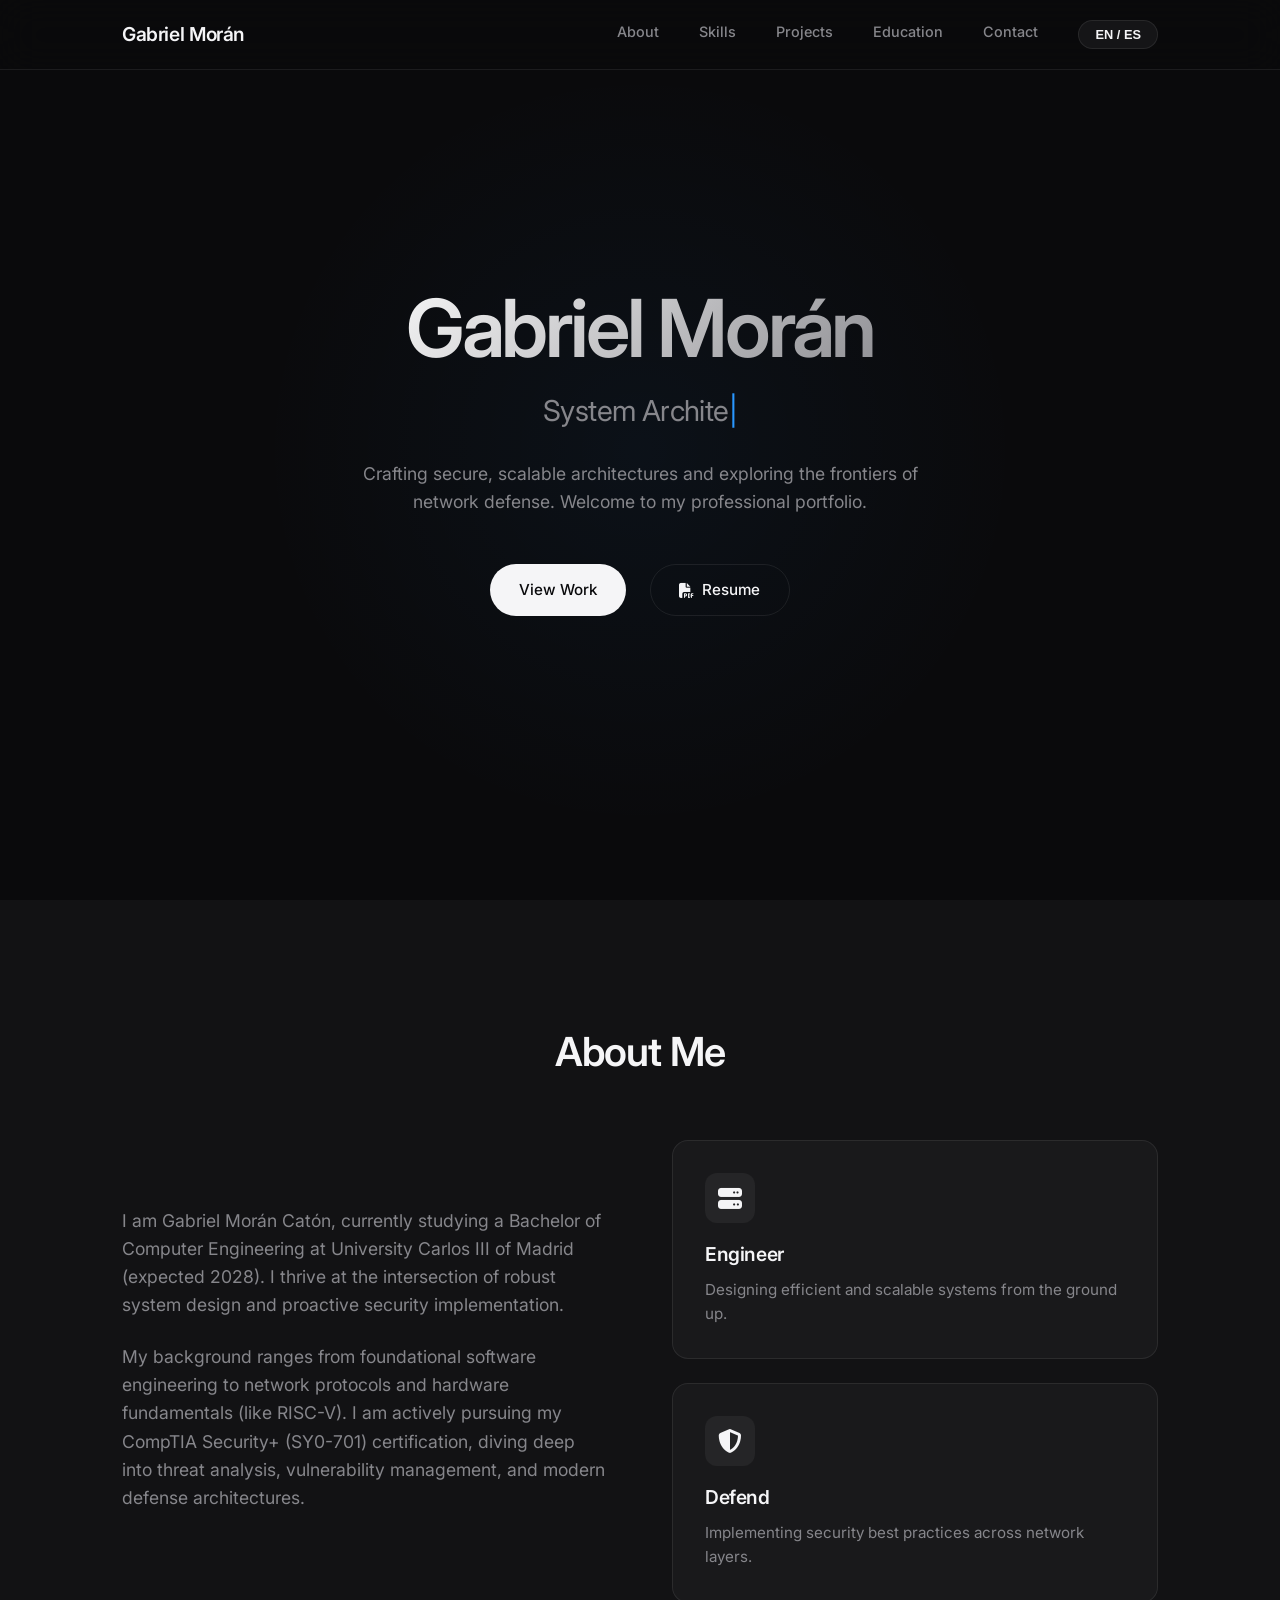
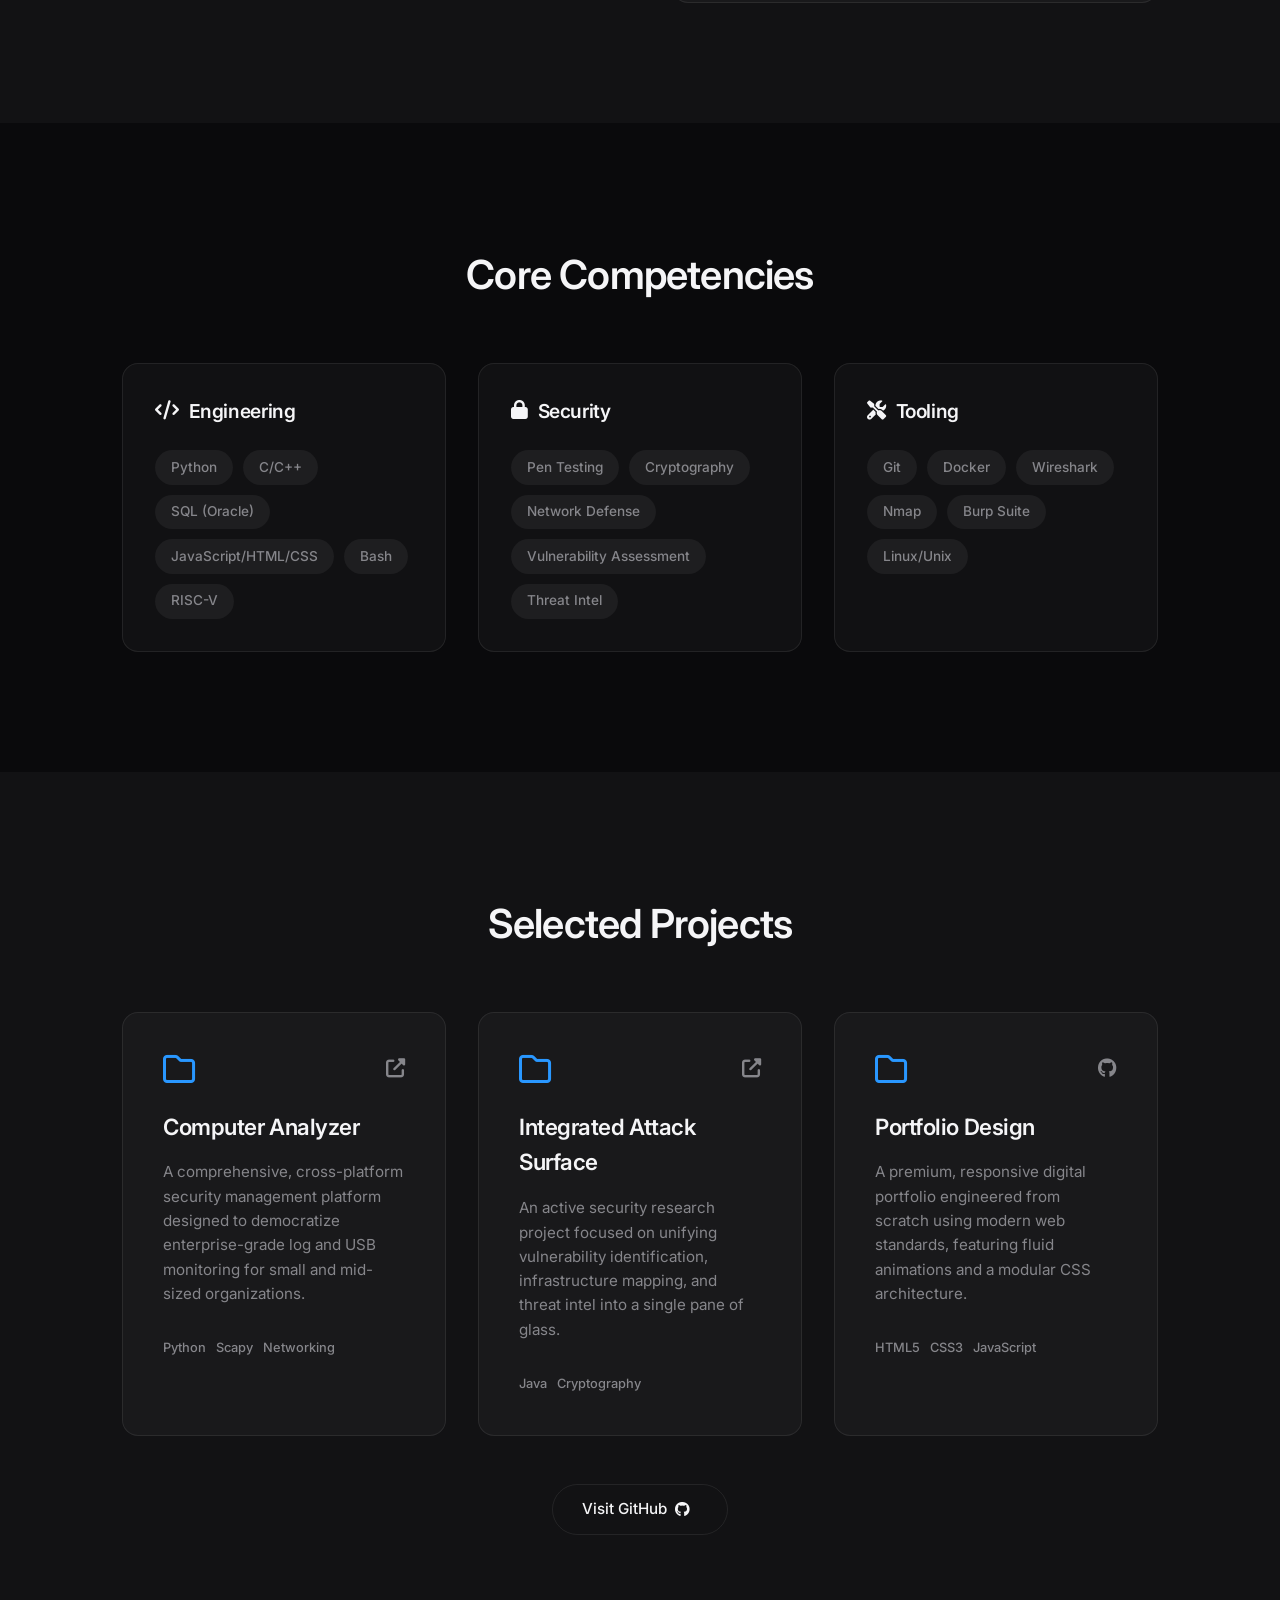
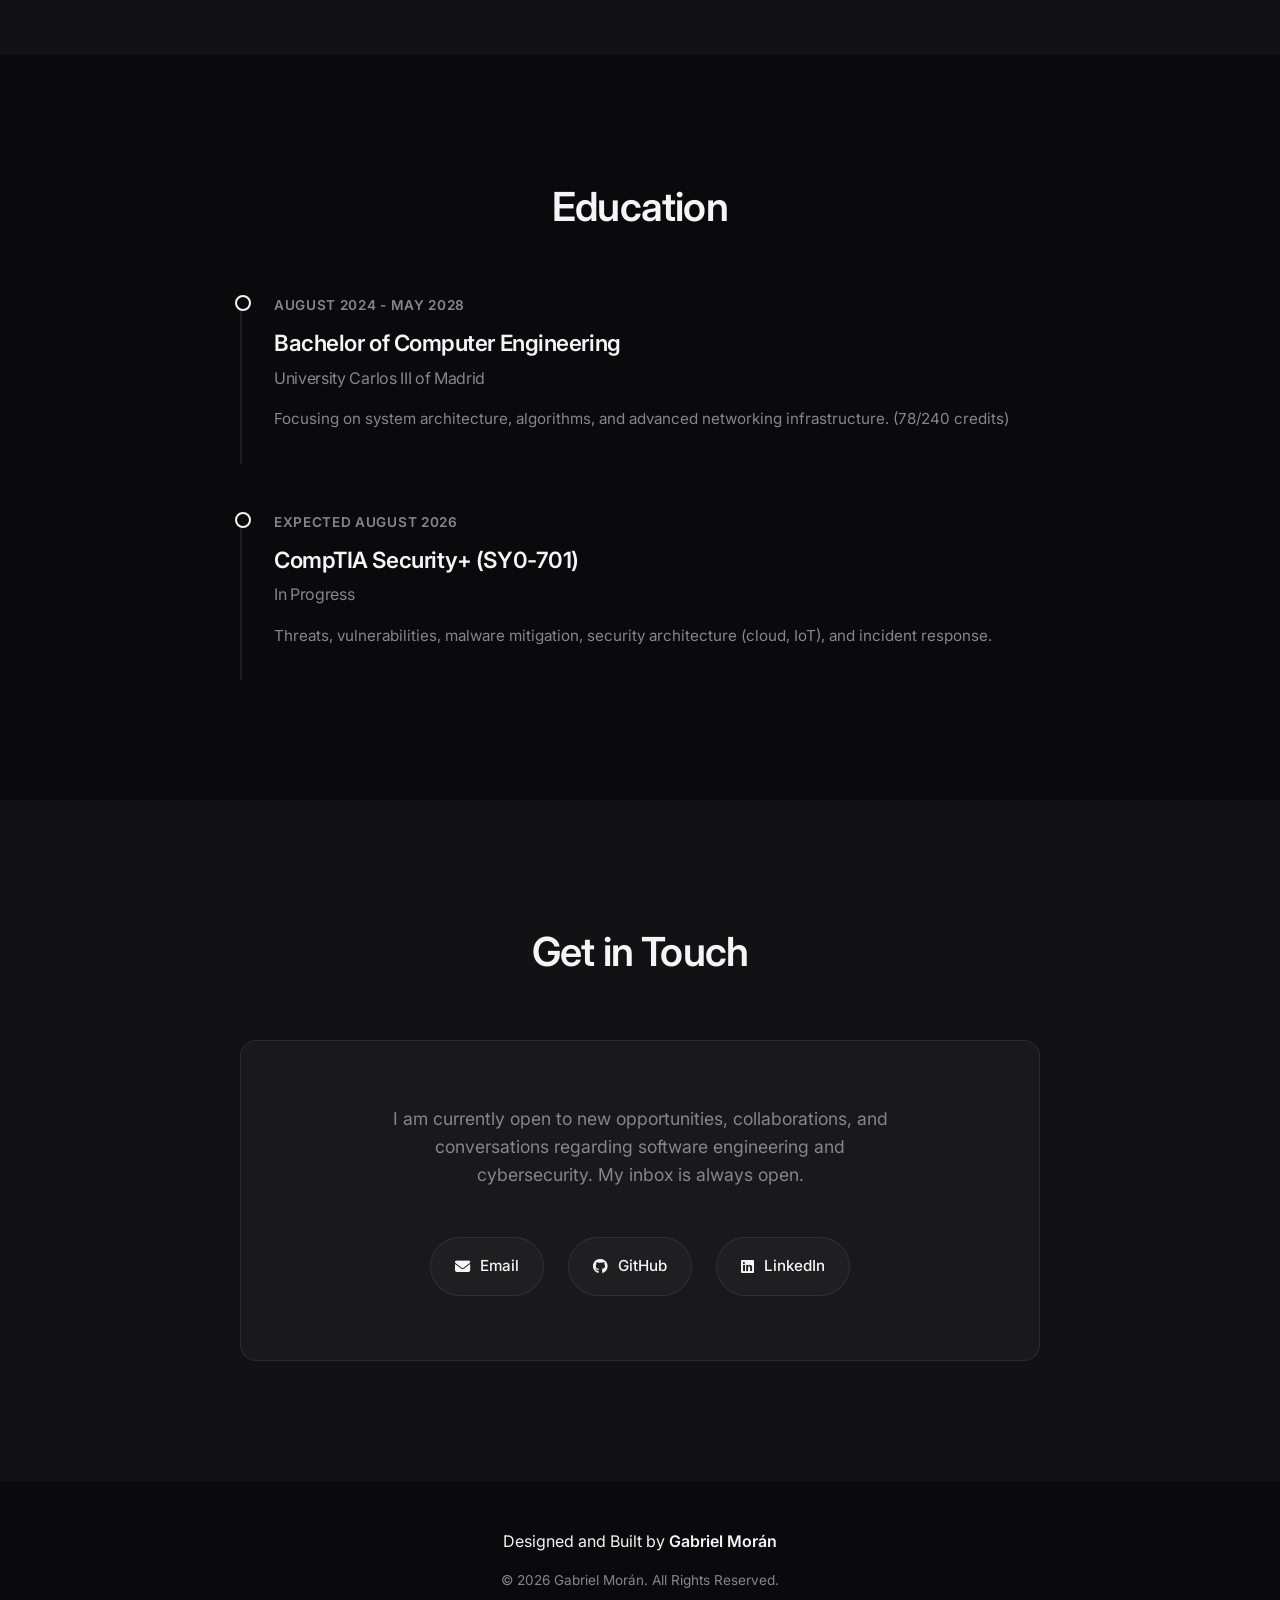
==== index.html @ 189bd616 "feat: implement multi-language support with dynamic content toggling and UI updates" ====
<!DOCTYPE html>
<html lang="en">
<head>
    <meta charset="UTF-8">
    <meta name="viewport" content="width=device-width, initial-scale=1.0">
    <title>Gabriel Morán - Computer Engineer</title>
    <meta name="description" content="Portfolio of Gabriel Morán, Computer Engineer & Cybersecurity Specialist.">
    
    <!-- Google Fonts: Inter -->
    <link rel="preconnect" href="https://fonts.googleapis.com">
    <link rel="preconnect" href="https://fonts.gstatic.com" crossorigin>
    <link href="https://fonts.googleapis.com/css2?family=Inter:wght@300;400;500;600;700&display=swap" rel="stylesheet">
    
    <!-- FontAwesome -->
    <link rel="stylesheet" href="https://cdnjs.cloudflare.com/ajax/libs/font-awesome/6.4.0/css/all.min.css">
    
    <!-- AOS CSS -->
    <link href="https://unpkg.com/aos@2.3.1/dist/aos.css" rel="stylesheet">
    
    <!-- Custom CSS -->
    <link rel="stylesheet" href="style.css">
</head>
<body>

    <!-- Navigation -->
    <nav id="navbar">
        <div class="nav-container">
            <a href="#home" class="logo">Gabriel Morán</a>
            <div class="nav-menu">
                <a href="#about" class="nav-link" data-en="About" data-es="Sobre mí">About</a>
                <a href="#skills" class="nav-link" data-en="Skills" data-es="Habilidades">Skills</a>
                <a href="#projects" class="nav-link" data-en="Projects" data-es="Proyectos">Projects</a>
                <a href="#education" class="nav-link" data-en="Education" data-es="Educación">Education</a>
                <a href="#contact" class="nav-link" data-en="Contact" data-es="Contacto">Contact</a>
                <button id="lang-toggle" class="btn btn-secondary">EN / ES</button>
            </div>
            <div class="hamburger">
                <i class="fas fa-bars"></i>
            </div>
        </div>
    </nav>

    <!-- Hero Section -->
    <section id="home" class="hero section">
        <div class="hero-bg-gradient"></div>
        <div class="section-container">
            <div class="hero-content">
                <h1 class="hero-name" data-aos="fade-up" data-aos-duration="1000">Gabriel Morán</h1>
                <h2 class="hero-title" data-aos="fade-up" data-aos-duration="1200" data-aos-delay="100">
                    <span id="typewriter"></span><span class="cursor">|</span>
                </h2>
                <p class="hero-description" data-aos="fade-up" data-aos-duration="1200" data-aos-delay="200"
                   data-en="Crafting secure, scalable architectures and exploring the frontiers of network defense. Welcome to my professional portfolio."
                   data-es="Creando arquitecturas seguras y escalables, y explorando las fronteras de la defensa de redes. Bienvenido a mi portafolio profesional.">
                    Crafting secure, scalable architectures and exploring the frontiers of network defense. Welcome to my professional portfolio.
                </p>
                <div class="hero-cta" data-aos="fade-up" data-aos-duration="1200" data-aos-delay="300">
                    <a href="#projects" class="btn btn-primary" data-en="View Work" data-es="Ver Proyectos">View Work</a>
                    <a href="assets/cv/cv-gmoran-c.pdf" target="_blank" class="btn btn-secondary" data-en="<i class='fas fa-file-pdf'></i> Resume" data-es="<i class='fas fa-file-pdf'></i> Curriculum">
                        <i class="fas fa-file-pdf"></i> Resume
                    </a>
                </div>
            </div>
        </div>
    </section>

    <!-- About Section -->
    <section id="about" class="section bg-alt">
        <div class="section-container">
            <h2 class="section-title" data-aos="fade-up" data-en="About Me" data-es="Sobre Mí">About Me</h2>
            <div class="about-grid">
                <div class="about-text" data-aos="fade-up" data-aos-delay="100">
                    <p data-en="I am Gabriel Morán Catón, currently studying a Bachelor of Computer Engineering at University Carlos III of Madrid (expected 2028). I thrive at the intersection of robust system design and proactive security implementation."
                       data-es="Soy Gabriel Morán Catón, actualmente estudiante del Grado en Ingeniería Informática en la Universidad Carlos III de Madrid (promoción 2028). Prospero en la intersección del diseño de sistemas robustos y la implementación proactiva de ciberseguridad.">
                        I am Gabriel Morán Catón, currently studying a Bachelor of Computer Engineering at University Carlos III of Madrid (expected 2028). I thrive at the intersection of robust system design and proactive security implementation.
                    </p>
                    <p data-en="My background ranges from foundational software engineering to network protocols and hardware fundamentals (like RISC-V). I am actively pursuing my CompTIA Security+ (SY0-701) certification, diving deep into threat analysis, vulnerability management, and modern defense architectures."
                       data-es="Mi experiencia abarca desde ingeniería de software hasta protocolos de red y fundamentos de hardware (ej. RISC-V). Actualmente preparo la certificación CompTIA Security+ (SY0-701), profundizando en análisis de amenazas, evaluación de vulnerabilidades y arquitecturas de defensa modernas.">
                        My background ranges from foundational software engineering to network protocols and hardware fundamentals (like RISC-V). I am actively pursuing my CompTIA Security+ (SY0-701) certification, diving deep into threat analysis, vulnerability management, and modern defense architectures.
                    </p>
                </div>
                <div class="about-cards">
                    <div class="info-card" data-aos="zoom-in" data-aos-delay="200">
                        <div class="icon-wrapper"><i class="fas fa-server"></i></div>
                        <h3 data-en="Engineer" data-es="Ingeniería">Engineer</h3>
                        <p data-en="Designing efficient and scalable systems from the ground up." data-es="Diseñando sistemas eficientes y escalables desde cero.">Designing efficient and scalable systems from the ground up.</p>
                    </div>
                    <div class="info-card" data-aos="zoom-in" data-aos-delay="300">
                        <div class="icon-wrapper"><i class="fas fa-shield-halved"></i></div>
                        <h3 data-en="Defend" data-es="Defensa">Defend</h3>
                        <p data-en="Implementing security best practices across network layers." data-es="Implementando mejores prácticas de seguridad en la red.">Implementing security best practices across network layers.</p>
                    </div>
                </div>
            </div>
        </div>
    </section>

    <!-- Skills Section -->
    <section id="skills" class="section">
        <div class="section-container">
            <h2 class="section-title" data-aos="fade-up" data-en="Core Competencies" data-es="Competencias Clave">Core Competencies</h2>
            <div class="skills-wrapper">
                
                <div class="skill-box" data-aos="fade-up" data-aos-delay="100">
                    <h3 data-en="<i class='fas fa-code'></i> Engineering" data-es="<i class='fas fa-code'></i> Desarrollo"><i class="fas fa-code"></i> Engineering</h3>
                    <div class="tags">
                        <span class="tag">Python</span>
                        <span class="tag">C/C++</span>
                        <span class="tag">SQL (Oracle)</span>
                        <span class="tag" data-en="JavaScript/HTML/CSS" data-es="JavaScript/HTML/CSS">JavaScript/HTML/CSS</span>
                        <span class="tag">Bash</span>
                        <span class="tag">RISC-V</span>
                    </div>
                </div>

                <div class="skill-box" data-aos="fade-up" data-aos-delay="200">
                    <h3 data-en="<i class='fas fa-lock'></i> Security" data-es="<i class='fas fa-lock'></i> Seguridad"><i class="fas fa-lock"></i> Security</h3>
                    <div class="tags">
                        <span class="tag" data-en="Pen Testing" data-es="Pentesting">Pen Testing</span>
                        <span class="tag" data-en="Cryptography" data-es="Criptografía">Cryptography</span>
                        <span class="tag" data-en="Network Defense" data-es="Defensa de Redes">Network Defense</span>
                        <span class="tag" data-en="Vulnerability Assessment" data-es="Análisis de Vulnerabilidades">Vulnerability Assessment</span>
                        <span class="tag" data-en="Threat Intel" data-es="Inteligencia de Amenazas">Threat Intel</span>
                    </div>
                </div>

                <div class="skill-box" data-aos="fade-up" data-aos-delay="300">
                    <h3 data-en="<i class='fas fa-screwdriver-wrench'></i> Tooling" data-es="<i class='fas fa-screwdriver-wrench'></i> Herramientas"><i class="fas fa-screwdriver-wrench"></i> Tooling</h3>
                    <div class="tags">
                        <span class="tag">Git</span>
                        <span class="tag">Docker</span>
                        <span class="tag">Wireshark</span>
                        <span class="tag">Nmap</span>
                        <span class="tag">Burp Suite</span>
                        <span class="tag">Linux/Unix</span>
                    </div>
                </div>
            </div>
        </div>
    </section>

    <!-- Projects Section -->
    <section id="projects" class="section bg-alt">
        <div class="section-container">
            <h2 class="section-title" data-aos="fade-up" data-en="Selected Projects" data-es="Proyectos Destacados">Selected Projects</h2>
            
            <div class="projects-grid">
                
                <div class="project-card" data-aos="fade-up" data-aos-delay="100">
                    <div class="project-content">
                        <div class="project-header">
                            <i class="far fa-folder fa-2x text-primary"></i>
                            <a href="projects/ComputerAnalyzer.html" class="project-link"><i class="fas fa-external-link-alt"></i></a>
                        </div>
                        <h3 data-en="Computer Analyzer" data-es="Computer Analyzer">Computer Analyzer</h3>
                        <p data-en="A comprehensive, cross-platform security management platform designed to democratize enterprise-grade log and USB monitoring for small and mid-sized organizations."
                           data-es="Plataforma integral y multiplataforma de gestión de ciberseguridad, diseñada para democratizar el registro y monitoreo de USBs para PyMEs.">A comprehensive, cross-platform security management platform designed to democratize enterprise-grade log and USB monitoring for small and mid-sized organizations.</p>
                        <div class="project-tags">
                            <span>Python</span>
                            <span>Scapy</span>
                            <span data-en="Networking" data-es="Redes">Networking</span>
                        </div>
                    </div>
                </div>

                <div class="project-card" data-aos="fade-up" data-aos-delay="200">
                    <div class="project-content">
                        <div class="project-header">
                            <i class="far fa-folder fa-2x text-primary"></i>
                            <a href="projects/IntegratedAttackSurface.html" class="project-link"><i class="fas fa-external-link-alt"></i></a>
                        </div>
                        <h3 data-en="Integrated Attack Surface" data-es="Integrated Attack Surface">Integrated Attack Surface</h3>
                        <p data-en="An active security research project focused on unifying vulnerability identification, infrastructure mapping, and threat intel into a single pane of glass."
                           data-es="Proyecto activo de investigación de seguridad centrado en unificar la identificación de vulnerabilidades, el mapeo de infraestructura y la inteligencia de amenazas.">An active security research project focused on unifying vulnerability identification, infrastructure mapping, and threat intel into a single pane of glass.</p>
                        <div class="project-tags">
                            <span>Java</span>
                            <span data-en="Cryptography" data-es="Criptografía">Cryptography</span>
                        </div>
                    </div>
                </div>

                <div class="project-card" data-aos="fade-up" data-aos-delay="300">
                    <div class="project-content">
                        <div class="project-header">
                            <i class="far fa-folder fa-2x text-primary"></i>
                            <a href="#" class="project-link"><i class="fab fa-github"></i></a>
                        </div>
                        <h3 data-en="Portfolio Design" data-es="Diseño del Portafolio">Portfolio Design</h3>
                        <p data-en="A premium, responsive digital portfolio engineered from scratch using modern web standards, featuring fluid animations and a modular CSS architecture."
                           data-es="Un portafolio digital premium y responsive desarrollado desde cero usando estándares web modernos, con animaciones fluidas y arquitectura CSS modular.">A premium, responsive digital portfolio engineered from scratch using modern web standards, featuring fluid animations and a modular CSS architecture.</p>
                        <div class="project-tags">
                            <span>HTML5</span>
                            <span>CSS3</span>
                            <span>JavaScript</span>
                        </div>
                    </div>
                </div>
                
            </div>
            
            <div class="center-btn" data-aos="fade-up">
                <a href="https://github.com/gmoran-c" target="_blank" class="btn btn-secondary" data-en="Visit GitHub <i class='fab fa-github ml-2'></i>" data-es="Visitar GitHub <i class='fab fa-github ml-2'></i>">
                    Visit GitHub <i class="fab fa-github ml-2"></i>
                </a>
            </div>
        </div>
    </section>

    <!-- Education Section -->
    <section id="education" class="section">
        <div class="section-container">
            <h2 class="section-title" data-aos="fade-up" data-en="Education" data-es="Educación">Education</h2>
            <div class="timeline">
                
                <div class="timeline-item" data-aos="fade-up" data-aos-delay="100">
                    <div class="timeline-marker"></div>
                    <div class="timeline-content">
                        <span class="timeline-date" data-en="August 2024 - May 2028" data-es="Agosto 2024 - Mayo 2028">August 2024 - May 2028</span>
                        <h3 data-en="Bachelor of Computer Engineering" data-es="Grado en Ingeniería Informática">Bachelor of Computer Engineering</h3>
                        <h4 data-en="University Carlos III of Madrid" data-es="Universidad Carlos III de Madrid">University Carlos III of Madrid</h4>
                        <p data-en="Focusing on system architecture, algorithms, and advanced networking infrastructure. (78/240 credits)"
                           data-es="Especialización en arquitectura de sistemas, algoritmos e infraestructura de redes avanzada. (78/240 créditos)">Focusing on system architecture, algorithms, and advanced networking infrastructure. (78/240 credits)</p>
                    </div>
                </div>
                
                <div class="timeline-item" data-aos="fade-up" data-aos-delay="200">
                    <div class="timeline-marker"></div>
                    <div class="timeline-content">
                        <span class="timeline-date" data-en="Expected August 2026" data-es="Esperado Agosto 2026">Expected August 2026</span>
                        <h3 data-en="CompTIA Security+ (SY0-701)" data-es="CompTIA Security+ (SY0-701)">CompTIA Security+ (SY0-701)</h3>
                        <h4 data-en="In Progress" data-es="En Curso">In Progress</h4>
                        <p data-en="Threats, vulnerabilities, malware mitigation, security architecture (cloud, IoT), and incident response."
                           data-es="Análisis de amenazas, mitigación de malware, arquitecturas de seguridad (nube, IoT) y respuesta a incidentes.">Threats, vulnerabilities, malware mitigation, security architecture (cloud, IoT), and incident response.</p>
                    </div>
                </div>

            </div>
        </div>
    </section>

    <!-- Contact Section -->
    <section id="contact" class="section bg-alt">
        <div class="section-container">
            <h2 class="section-title" data-aos="fade-up" data-en="Get in Touch" data-es="Contáctame">Get in Touch</h2>
            <div class="contact-box" data-aos="zoom-in">
                <p class="contact-text" data-en="I am currently open to new opportunities, collaborations, and conversations regarding software engineering and cybersecurity. My inbox is always open."
                   data-es="Actualmente estoy abierto a nuevas oportunidades, colaboraciones y charlas sobre ingeniería de software y ciberseguridad. Mi bandeja de entrada siempre está abierta.">
                    I am currently open to new opportunities, collaborations, and conversations regarding software engineering and cybersecurity. My inbox is always open.
                </p>
                <div class="contact-methods">
                    <a href="mailto:gabriel.facility459@passinbox.com" class="method-card">
                        <i class="fas fa-envelope"></i>
                        <span data-en="Email" data-es="Correo">Email</span>
                    </a>
                    <a href="https://github.com/gmoran-c" target="_blank" class="method-card">
                        <i class="fab fa-github"></i>
                        <span data-en="GitHub" data-es="GitHub">GitHub</span>
                    </a>
                    <a href="https://www.linkedin.com/in/gmoran-c/" target="_blank" class="method-card">
                        <i class="fab fa-linkedin"></i>
                        <span data-en="LinkedIn" data-es="LinkedIn">LinkedIn</span>
                    </a>
                </div>
            </div>
        </div>
    </section>

    <!-- Footer -->
    <footer>
        <div class="section-container">
            <p data-en="Designed and Built by <strong>Gabriel Morán</strong>" data-es="Diseñado y Desarrollado por <strong>Gabriel Morán</strong>">Designed and Built by <strong>Gabriel Morán</strong></p>
            <p class="copyright" data-en="&copy; 2026 Gabriel Morán. All Rights Reserved." data-es="&copy; 2026 Gabriel Morán. Todos los derechos reservados.">&copy; 2026 Gabriel Morán. All Rights Reserved.</p>
        </div>
    </footer>

    <!-- AOS JS -->
    <script src="https://unpkg.com/aos@2.3.1/dist/aos.js"></script>
    <!-- Custom JS -->
    <script src="main.js"></script>
</body>
</html>
---- style.css ----
/* =========================================
   PREMIUM "APPLE PRO" AESTHETIC
========================================= */
:root {
    /* Color Palette - Dark Mode */
    --bg-primary: #0a0a0c;
    --bg-alt: #121214;
    --bg-card: rgba(255, 255, 255, 0.03);

    --text-primary: #f5f5f7;
    --text-secondary: #86868b;
    --accent: #2997ff;
    /* Apple Blue */
    --accent-hover: #147ce5;

    --border-color: rgba(255, 255, 255, 0.08);
    --border-hover: rgba(255, 255, 255, 0.15);

    /* Typography */
    --font-main: -apple-system, BlinkMacSystemFont, 'Inter', "Segoe UI", Roboto, Helvetica, Arial, sans-serif;

    /* Effects */
    --radius-soft: 16px;
    --radius-round: 50px;
    --shadow-soft: 0 4px 20px rgba(0, 0, 0, 0.2);
    --glass-blur: blur(20px);

    /* Transitions */
    --transition-smooth: all 0.4s cubic-bezier(0.25, 1, 0.5, 1);
}

* {
    margin: 0;
    padding: 0;
    box-sizing: border-box;
}

html {
    scroll-behavior: smooth;
    scroll-padding-top: 80px;
}

body {
    font-family: var(--font-main);
    background-color: var(--bg-primary);
    color: var(--text-primary);
    line-height: 1.6;
    overflow-x: hidden;
    -webkit-font-smoothing: antialiased;
    -moz-osx-font-smoothing: grayscale;
}

/* Typography styles */
h1,
h2,
h3,
h4,
h5,
h6 {
    color: var(--text-primary);
    font-weight: 600;
    letter-spacing: -0.02em;
}

a {
    text-decoration: none;
    color: inherit;
    transition: var(--transition-smooth);
}

ul {
    list-style: none;
}

/* Utilities */
.section {
    padding: 120px 0;
}

.bg-alt {
    background-color: var(--bg-alt);
}

.text-primary {
    color: var(--accent);
}

.ml-2 {
    margin-left: 0.5rem;
}

.center-btn {
    text-align: center;
    margin-top: 3rem;
}

.section-container {
    max-width: 1100px;
    margin: 0 auto;
    padding: 0 2rem;
}

.section-title {
    font-size: 2.5rem;
    margin-bottom: 3.5rem;
    text-align: center;
}

/* =========================================
   BUTTONS
========================================= */
.btn {
    display: inline-flex;
    align-items: center;
    justify-content: center;
    padding: 0.8rem 1.8rem;
    font-size: 0.95rem;
    font-weight: 500;
    border-radius: var(--radius-round);
    cursor: pointer;
    transition: var(--transition-smooth);
}

.btn-primary {
    background: var(--text-primary);
    color: var(--bg-primary);
}

.btn-primary:hover {
    background: var(--text-secondary);
    transform: translateY(-2px);
}

.btn-secondary {
    background: transparent;
    color: var(--text-primary);
    border: 1px solid var(--border-color);
}

.btn-secondary:hover {
    border-color: var(--text-secondary);
    background: rgba(255, 255, 255, 0.05);
    transform: translateY(-2px);
}

.btn i {
    margin-right: 8px;
}

/* =========================================
   NAVIGATION (Glassmorphism)
========================================= */
#navbar {
    position: fixed;
    top: 0;
    width: 100%;
    padding: 1.2rem 0;
    z-index: 1000;
    background: rgba(10, 10, 12, 0.7);
    backdrop-filter: var(--glass-blur);
    -webkit-backdrop-filter: var(--glass-blur);
    border-bottom: 1px solid var(--border-color);
    transition: padding var(--transition-smooth);
}

.nav-container {
    max-width: 1100px;
    margin: 0 auto;
    padding: 0 2rem;
    display: flex;
    justify-content: space-between;
    align-items: center;
}

.logo {
    font-size: 1.2rem;
    font-weight: 600;
    letter-spacing: -0.02em;
}

.nav-menu {
    display: flex;
    gap: 2.5rem;
}

.nav-link {
    font-size: 0.9rem;
    color: var(--text-secondary);
    font-weight: 500;
}

.nav-link:hover,
.nav-link.active {
    color: var(--text-primary);
}

.hamburger {
    display: none;
    font-size: 1.2rem;
    cursor: pointer;
}

/* =========================================
   HERO SECTION
========================================= */
.hero {
    height: 100vh;
    display: flex;
    align-items: center;
    justify-content: center;
    text-align: center;
    position: relative;
}

/* Subtle glowing background gradient */
.hero-bg-gradient {
    position: absolute;
    top: 50%;
    left: 50%;
    transform: translate(-50%, -50%);
    width: 60vw;
    height: 60vw;
    background: radial-gradient(circle, rgba(41, 151, 255, 0.05) 0%, rgba(10, 10, 12, 0) 70%);
    z-index: -1;
    pointer-events: none;
}

.hero-name {
    font-size: 5rem;
    line-height: 1.1;
    margin-bottom: 1rem;
    letter-spacing: -0.04em;
    background: linear-gradient(135deg, #fff 0%, #86868b 100%);
    background-clip: text;
    -webkit-text-fill-color: transparent;
}

.hero-title {
    font-size: 1.8rem;
    color: var(--text-secondary);
    font-weight: 400;
    margin-bottom: 2rem;
    height: 40px;
}

.cursor {
    color: var(--accent);
    animation: blink 1s infinite;
}

@keyframes blink {
    50% {
        opacity: 0;
    }
}

.hero-description {
    color: var(--text-secondary);
    font-size: 1.1rem;
    max-width: 600px;
    margin: 0 auto 3rem auto;
}

.hero-cta {
    display: flex;
    justify-content: center;
    gap: 1.5rem;
}

/* =========================================
   ABOUT SECTION
========================================= */
.about-grid {
    display: grid;
    grid-template-columns: 1fr 1fr;
    gap: 4rem;
    align-items: center;
}

.about-text p {
    color: var(--text-secondary);
    font-size: 1.1rem;
    margin-bottom: 1.5rem;
}

.about-cards {
    display: flex;
    flex-direction: column;
    gap: 1.5rem;
}

.info-card {
    background: var(--bg-card);
    border: 1px solid var(--border-color);
    border-radius: var(--radius-soft);
    padding: 2rem;
    transition: var(--transition-smooth);
}

.info-card:hover {
    border-color: var(--border-hover);
    transform: translateY(-5px);
}

.icon-wrapper {
    width: 50px;
    height: 50px;
    border-radius: 12px;
    background: rgba(255, 255, 255, 0.05);
    display: flex;
    align-items: center;
    justify-content: center;
    font-size: 1.5rem;
    color: var(--text-primary);
    margin-bottom: 1rem;
}

.info-card h3 {
    font-size: 1.2rem;
    margin-bottom: 0.5rem;
}

.info-card p {
    color: var(--text-secondary);
    font-size: 0.95rem;
}

/* =========================================
   SKILLS SECTION
========================================= */
.skills-wrapper {
    display: grid;
    grid-template-columns: repeat(auto-fit, minmax(300px, 1fr));
    gap: 2rem;
}

.skill-box {
    background: var(--bg-card);
    border: 1px solid var(--border-color);
    border-radius: var(--radius-soft);
    padding: 2rem;
    transition: var(--transition-smooth);
}

.skill-box:hover {
    border-color: var(--border-hover);
}

.skill-box h3 {
    display: flex;
    align-items: center;
    gap: 10px;
    margin-bottom: 1.5rem;
    font-size: 1.2rem;
}

.tags {
    display: flex;
    flex-wrap: wrap;
    gap: 10px;
}

.tag {
    background: rgba(255, 255, 255, 0.05);
    color: var(--text-secondary);
    padding: 0.4rem 1rem;
    border-radius: var(--radius-round);
    font-size: 0.85rem;
    font-weight: 500;
}

/* =========================================
   PROJECTS SECTION
========================================= */
.projects-grid {
    display: grid;
    grid-template-columns: repeat(auto-fill, minmax(320px, 1fr));
    gap: 2rem;
}

.project-card {
    background: var(--bg-card);
    border: 1px solid var(--border-color);
    border-radius: var(--radius-soft);
    padding: 2.5rem;
    display: flex;
    flex-direction: column;
    transition: var(--transition-smooth);
}

.project-card:hover {
    transform: translateY(-8px);
    border-color: var(--border-hover);
    box-shadow: var(--shadow-soft);
}

.project-header {
    display: flex;
    justify-content: space-between;
    align-items: center;
    margin-bottom: 1.5rem;
}

.project-link {
    font-size: 1.2rem;
    color: var(--text-secondary);
}

.project-link:hover {
    color: var(--text-primary);
}

.project-card h3 {
    font-size: 1.4rem;
    margin-bottom: 1rem;
}

.project-card p {
    color: var(--text-secondary);
    font-size: 0.95rem;
    margin-bottom: 2rem;
    flex-grow: 1;
}

.project-tags {
    display: flex;
    flex-wrap: wrap;
    gap: 10px;
    color: var(--text-secondary);
    font-size: 0.8rem;
    font-weight: 500;
}

/* =========================================
   EDUCATION SECTION (Minimal Timeline)
========================================= */
.timeline {
    max-width: 800px;
    margin: 0 auto;
}

.timeline-item {
    display: flex;
    gap: 2rem;
    margin-bottom: 3rem;
}

.timeline-item:last-child {
    margin-bottom: 0;
}

.timeline-marker {
    width: 2px;
    background: var(--border-color);
    position: relative;
}

.timeline-marker::before {
    content: '';
    position: absolute;
    top: 0;
    left: -5px;
    width: 12px;
    height: 12px;
    border-radius: 50%;
    background: var(--bg-primary);
    border: 2px solid var(--text-primary);
}

.timeline-content {
    padding-bottom: 2rem;
}

.timeline-date {
    display: block;
    color: var(--text-secondary);
    font-size: 0.85rem;
    font-weight: 600;
    text-transform: uppercase;
    letter-spacing: 0.05em;
    margin-bottom: 0.5rem;
}

.timeline-content h3 {
    font-size: 1.4rem;
    margin-bottom: 0.3rem;
}

.timeline-content h4 {
    color: var(--text-secondary);
    font-weight: 400;
    margin-bottom: 1rem;
}

.timeline-content p {
    color: var(--text-secondary);
    font-size: 0.95rem;
}

/* =========================================
   CONTACT SECTION
========================================= */
.contact-box {
    background: var(--bg-card);
    border: 1px solid var(--border-color);
    border-radius: var(--radius-soft);
    padding: 4rem 2rem;
    text-align: center;
    max-width: 800px;
    margin: 0 auto;
}

.contact-text {
    color: var(--text-secondary);
    font-size: 1.1rem;
    margin-bottom: 3rem;
    max-width: 500px;
    margin-inline: auto;
}

.contact-methods {
    display: flex;
    justify-content: center;
    gap: 1.5rem;
    flex-wrap: wrap;
}

.method-card {
    display: flex;
    align-items: center;
    gap: 10px;
    padding: 1rem 1.5rem;
    border-radius: var(--radius-round);
    background: rgba(255, 255, 255, 0.03);
    border: 1px solid var(--border-color);
    font-weight: 500;
    font-size: 0.95rem;
}

.method-card:hover {
    background: var(--text-primary);
    color: var(--bg-primary);
}

/* =========================================
   FOOTER
========================================= */
footer {
    padding: 3rem 0;
    text-align: center;
}

footer strong {
    font-weight: 600;
}

.copyright {
    color: var(--text-secondary);
    font-size: 0.85rem;
    margin-top: 1rem;
}

/* =========================================
   LANGUAGE TOGGLE & TRANSITION
========================================= */
.lang-text {
    transition: opacity 0.3s ease-in-out;
}

.lang-fading {
    opacity: 0 !important;
}

#lang-toggle {
    background: rgba(255, 255, 255, 0.05);
    border: 1px solid var(--border-color);
    color: var(--text-primary);
    padding: 0.4rem 1rem;
    border-radius: var(--radius-round);
    font-size: 0.8rem;
    font-weight: 600;
    cursor: pointer;
    transition: var(--transition-smooth);
    margin-left: auto; /* Pushes it to the right in nav */
}

#lang-toggle:hover {
    background: var(--text-primary);
    color: var(--bg-primary);
}

/* =========================================
   RESPONSIVE DESIGN
========================================= */
@media (max-width: 900px) {
    .hero-name {
        font-size: 3.5rem;
    }

    .hero-title {
        font-size: 1.4rem;
    }

    .about-grid,
    .timeline-item {
        grid-template-columns: 1fr;
        gap: 2rem;
    }

    .timeline-item {
        flex-direction: column;
        gap: 1rem;
    }

    .timeline-marker {
        display: none;
    }
}

@media (max-width: 768px) {
    .hamburger {
        display: block;
    }

    .nav-menu {
        position: fixed;
        left: 0;
        top: 70px;
        flex-direction: column;
        background: rgba(10, 10, 12, 0.95);
        backdrop-filter: var(--glass-blur);
        width: 100%;
        text-align: center;
        padding: 2rem 0;
        opacity: 0;
        pointer-events: none;
        transition: var(--transition-smooth);
    }

    .nav-menu.active {
        opacity: 1;
        pointer-events: all;
    }

    .hero-cta {
        flex-direction: column;
        align-items: center;
    }

    .btn {
        width: 100%;
        max-width: 250px;
    }
}
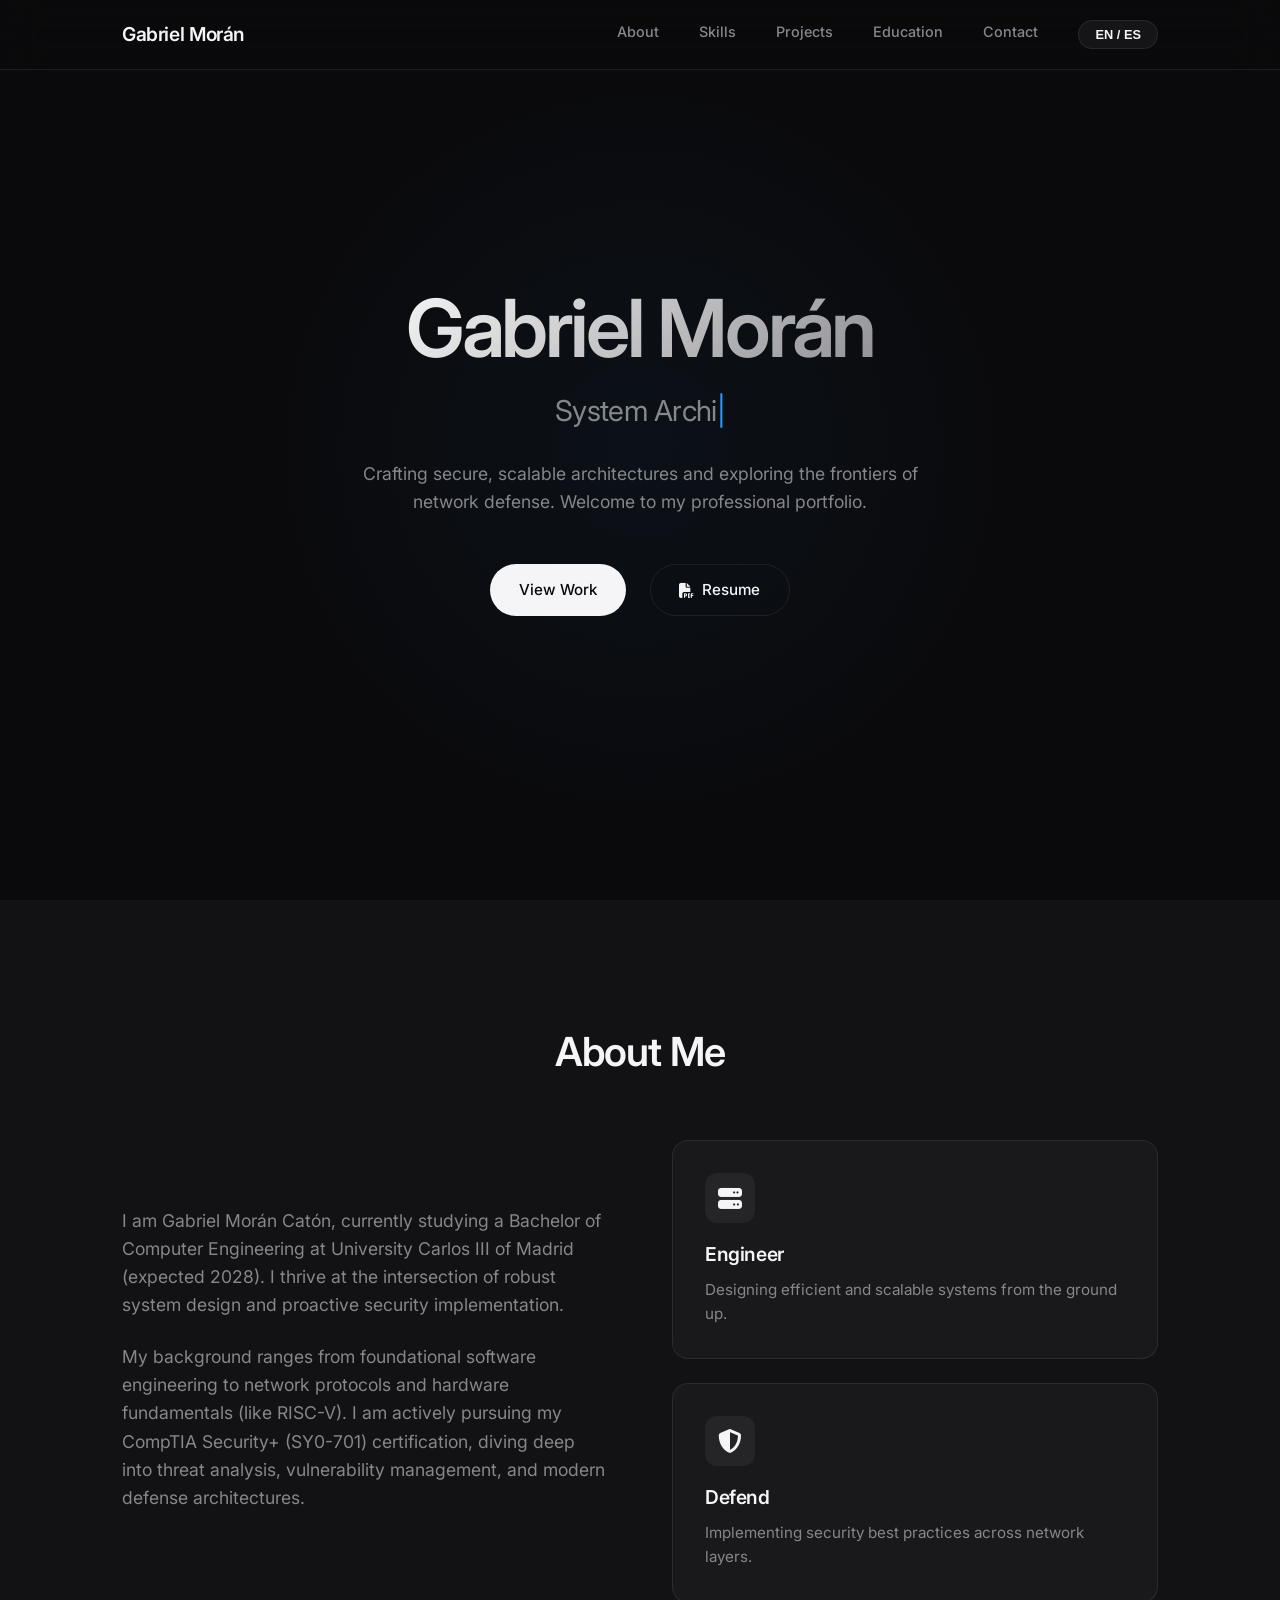
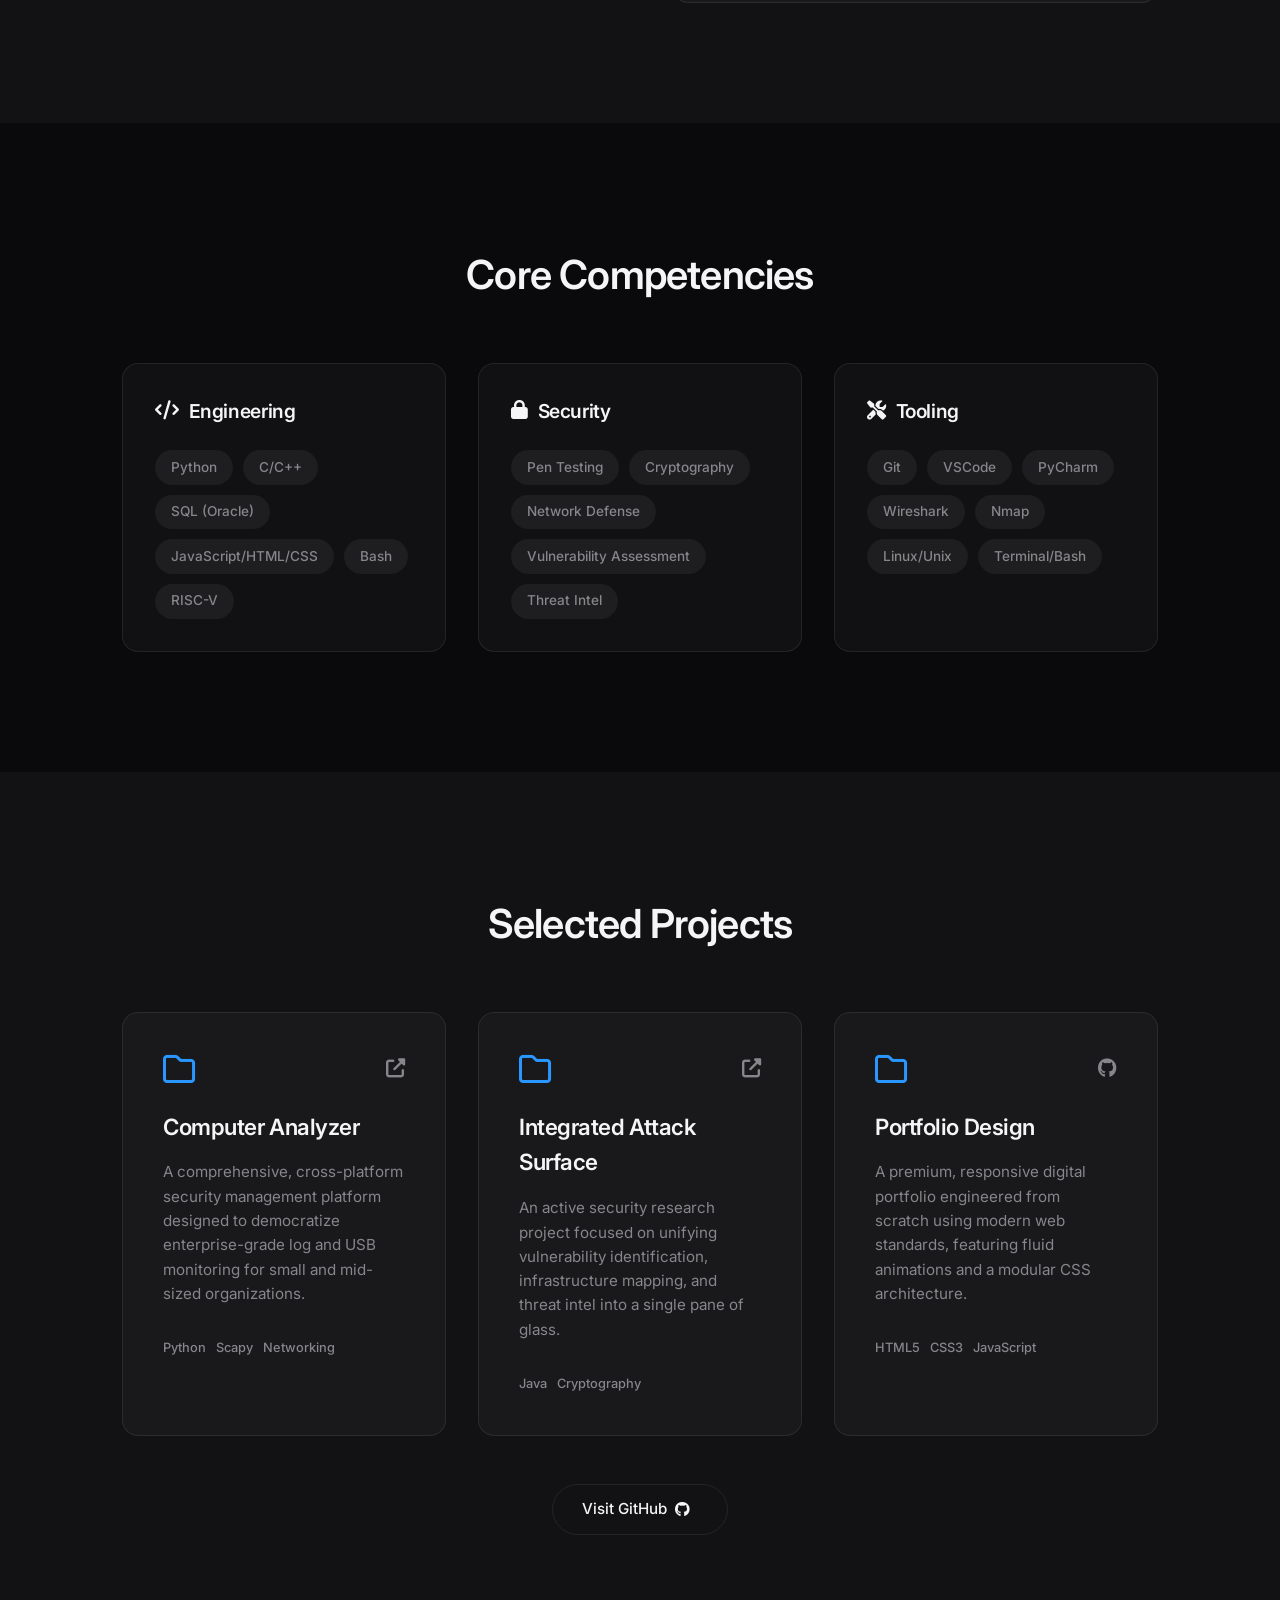
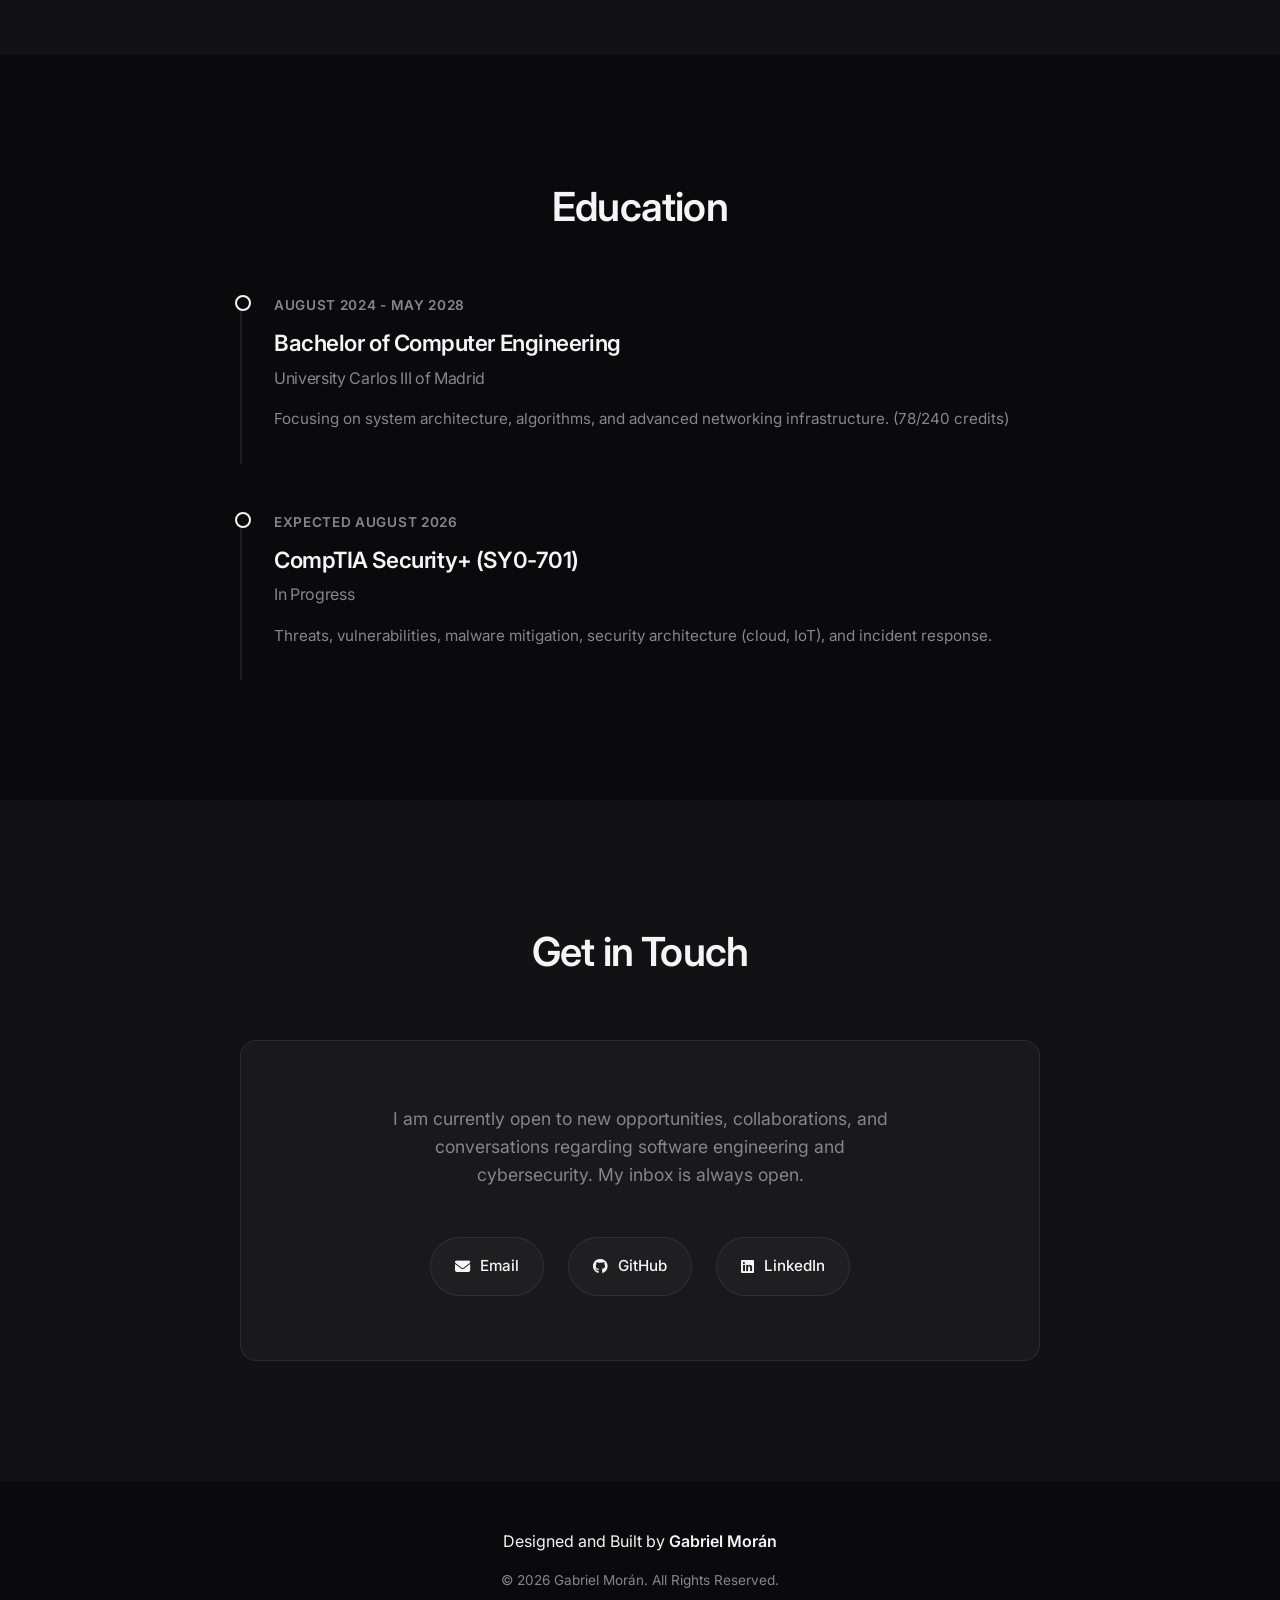
==== commit 9884d503: "feat: update tooling section to include VSCode, PyCharm, and Terminal/Bash while removing Docker and" ====
--- a/index.html
+++ b/index.html
@@ -128,11 +128,12 @@
                     <h3 data-en="<i class='fas fa-screwdriver-wrench'></i> Tooling" data-es="<i class='fas fa-screwdriver-wrench'></i> Herramientas"><i class="fas fa-screwdriver-wrench"></i> Tooling</h3>
                     <div class="tags">
                         <span class="tag">Git</span>
-                        <span class="tag">Docker</span>
+                        <span class="tag">VSCode</span>
+                        <span class="tag">PyCharm</span>
                         <span class="tag">Wireshark</span>
                         <span class="tag">Nmap</span>
-                        <span class="tag">Burp Suite</span>
                         <span class="tag">Linux/Unix</span>
+                        <span class="tag">Terminal/Bash</span>
                     </div>
                 </div>
             </div>
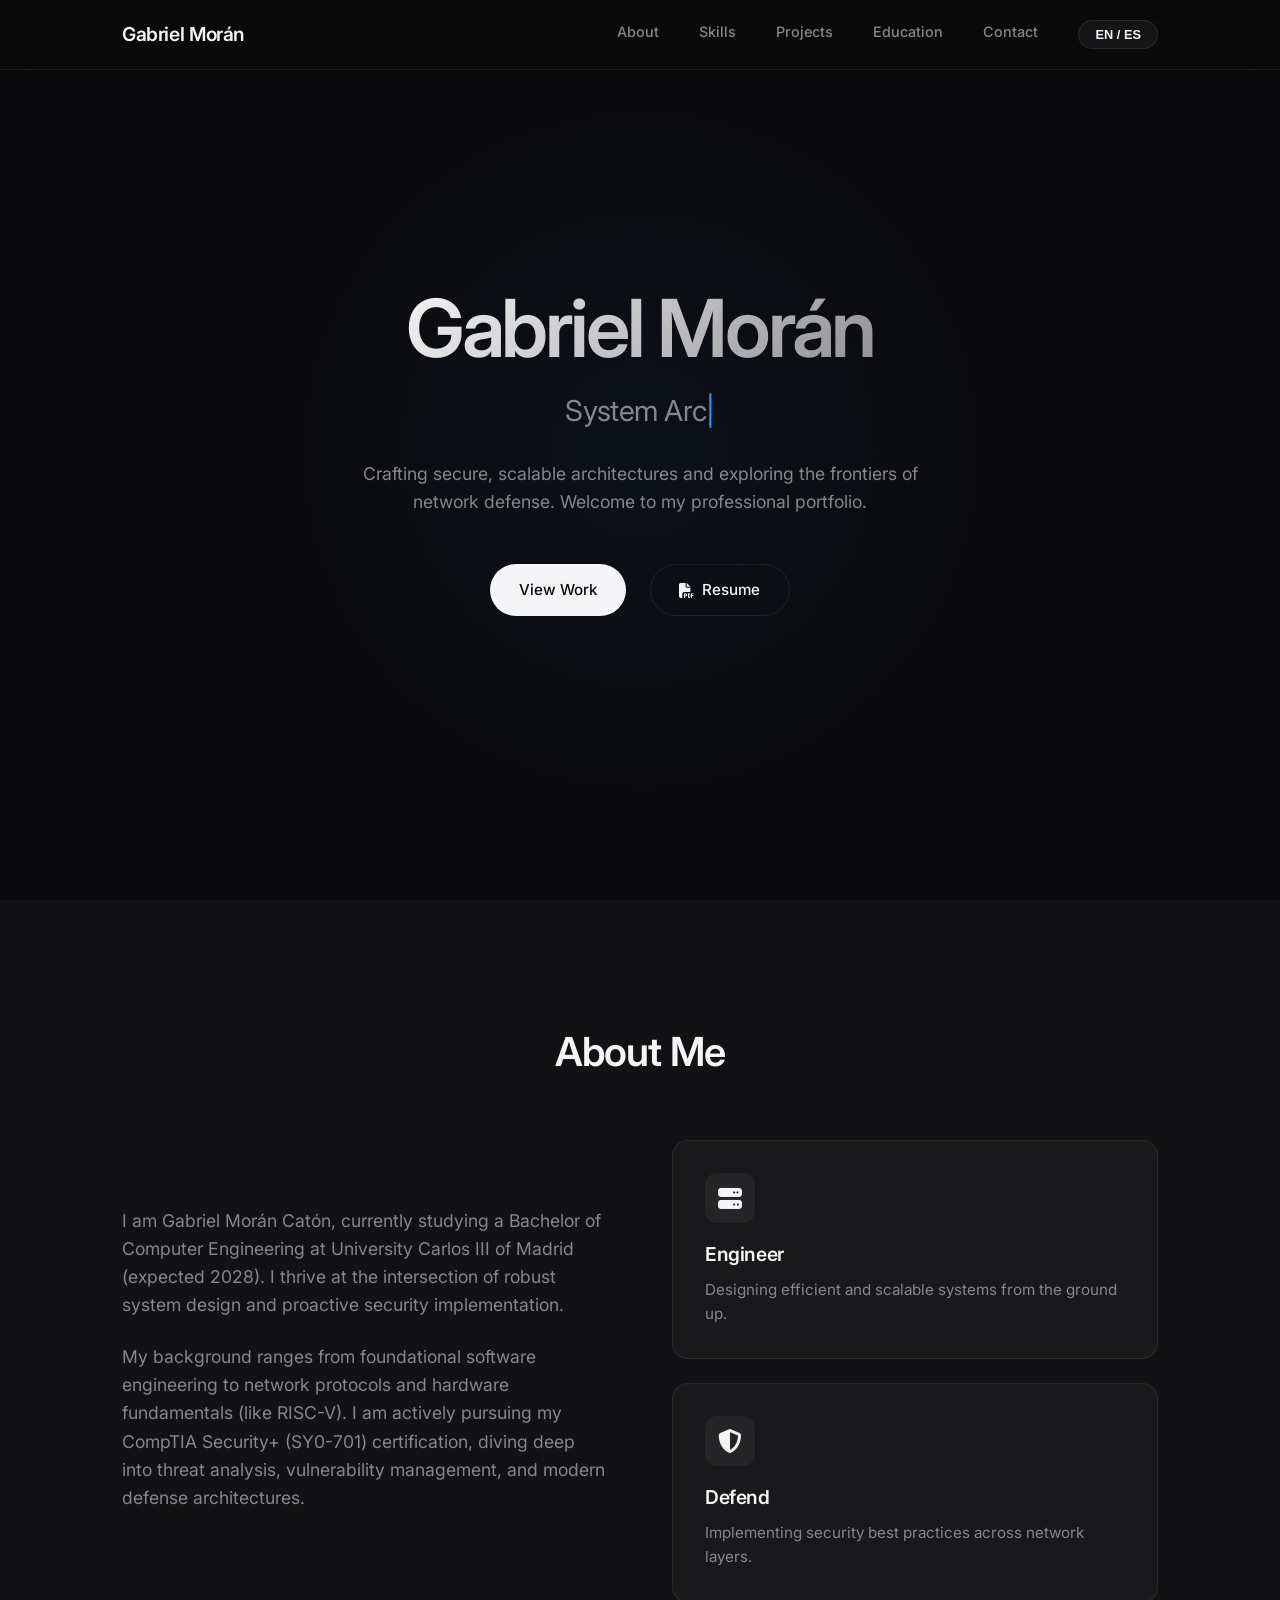
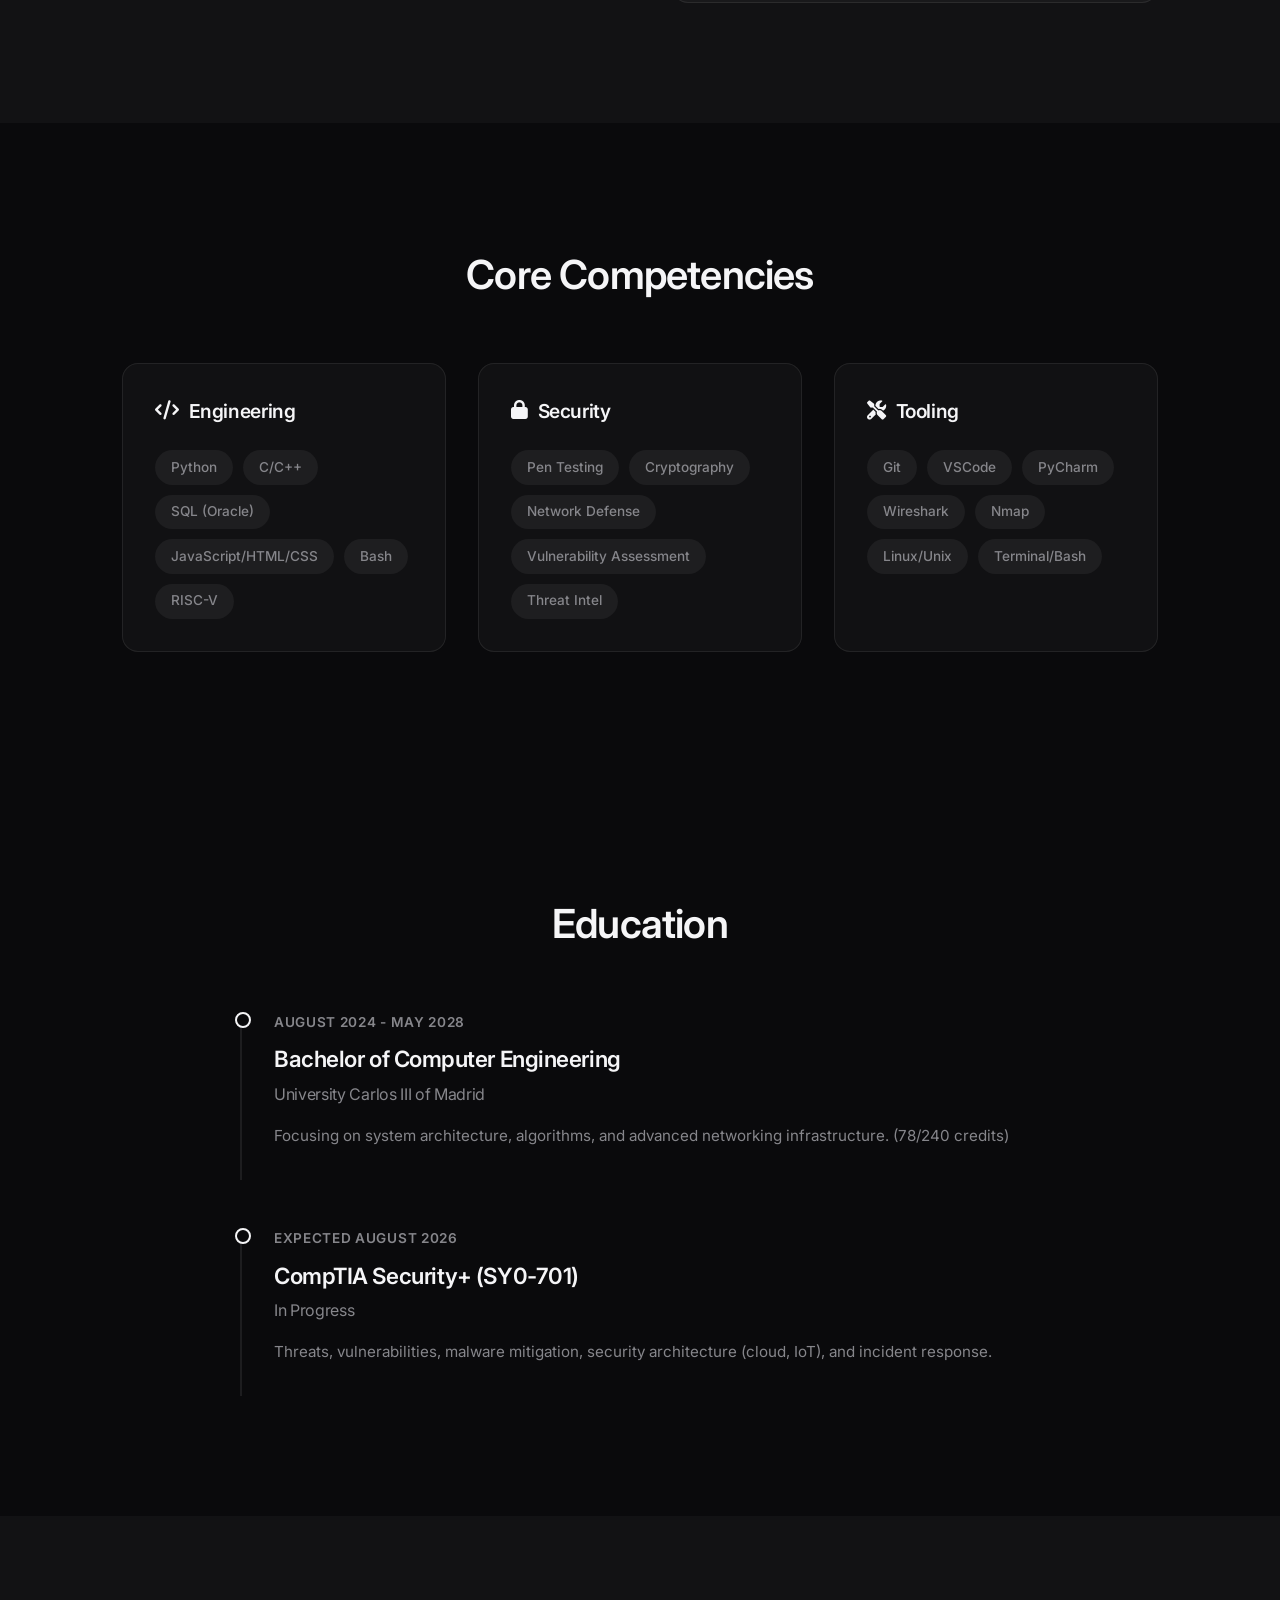
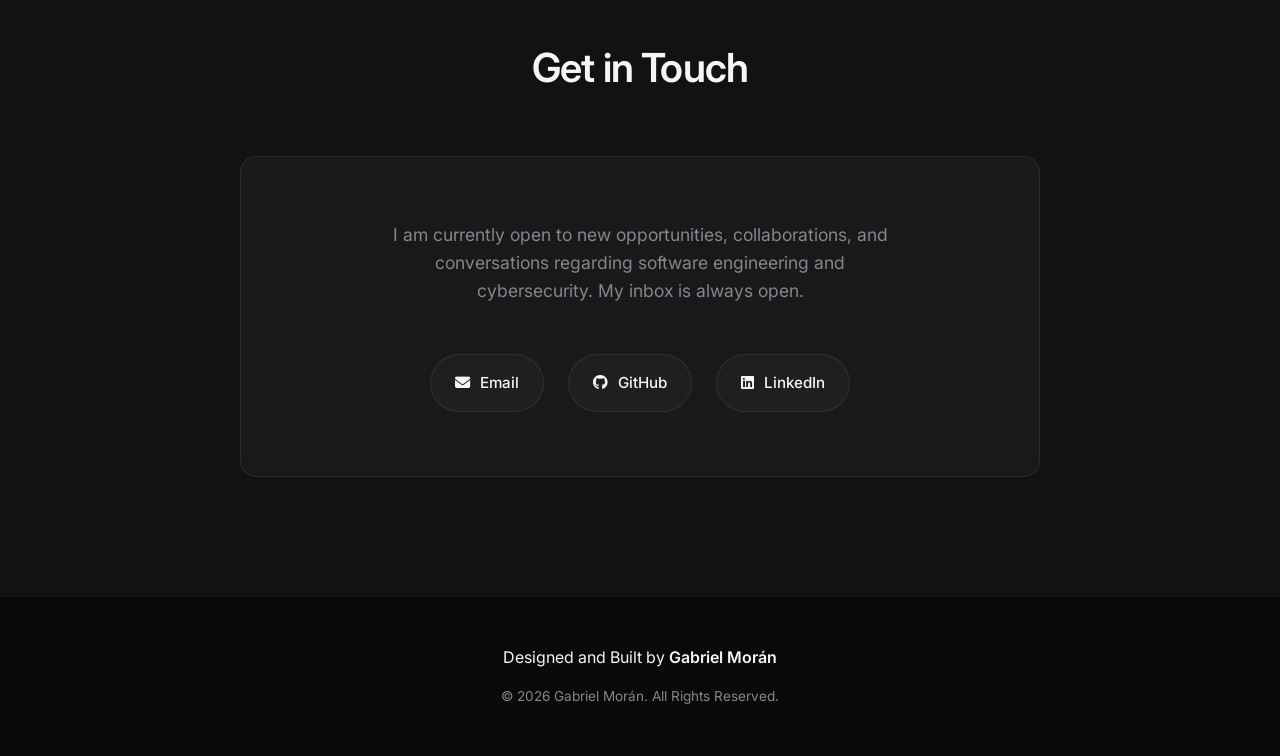
==== commit 6cb68f98: "Update index.html" ====
--- a/index.html
+++ b/index.html
@@ -141,6 +141,7 @@
     </section>
 
     <!-- Projects Section -->
+    <!-- 
     <section id="projects" class="section bg-alt">
         <div class="section-container">
             <h2 class="section-title" data-aos="fade-up" data-en="Selected Projects" data-es="Proyectos Destacados">Selected Projects</h2>
@@ -206,6 +207,7 @@
             </div>
         </div>
     </section>
+    --> 
 
     <!-- Education Section -->
     <section id="education" class="section">
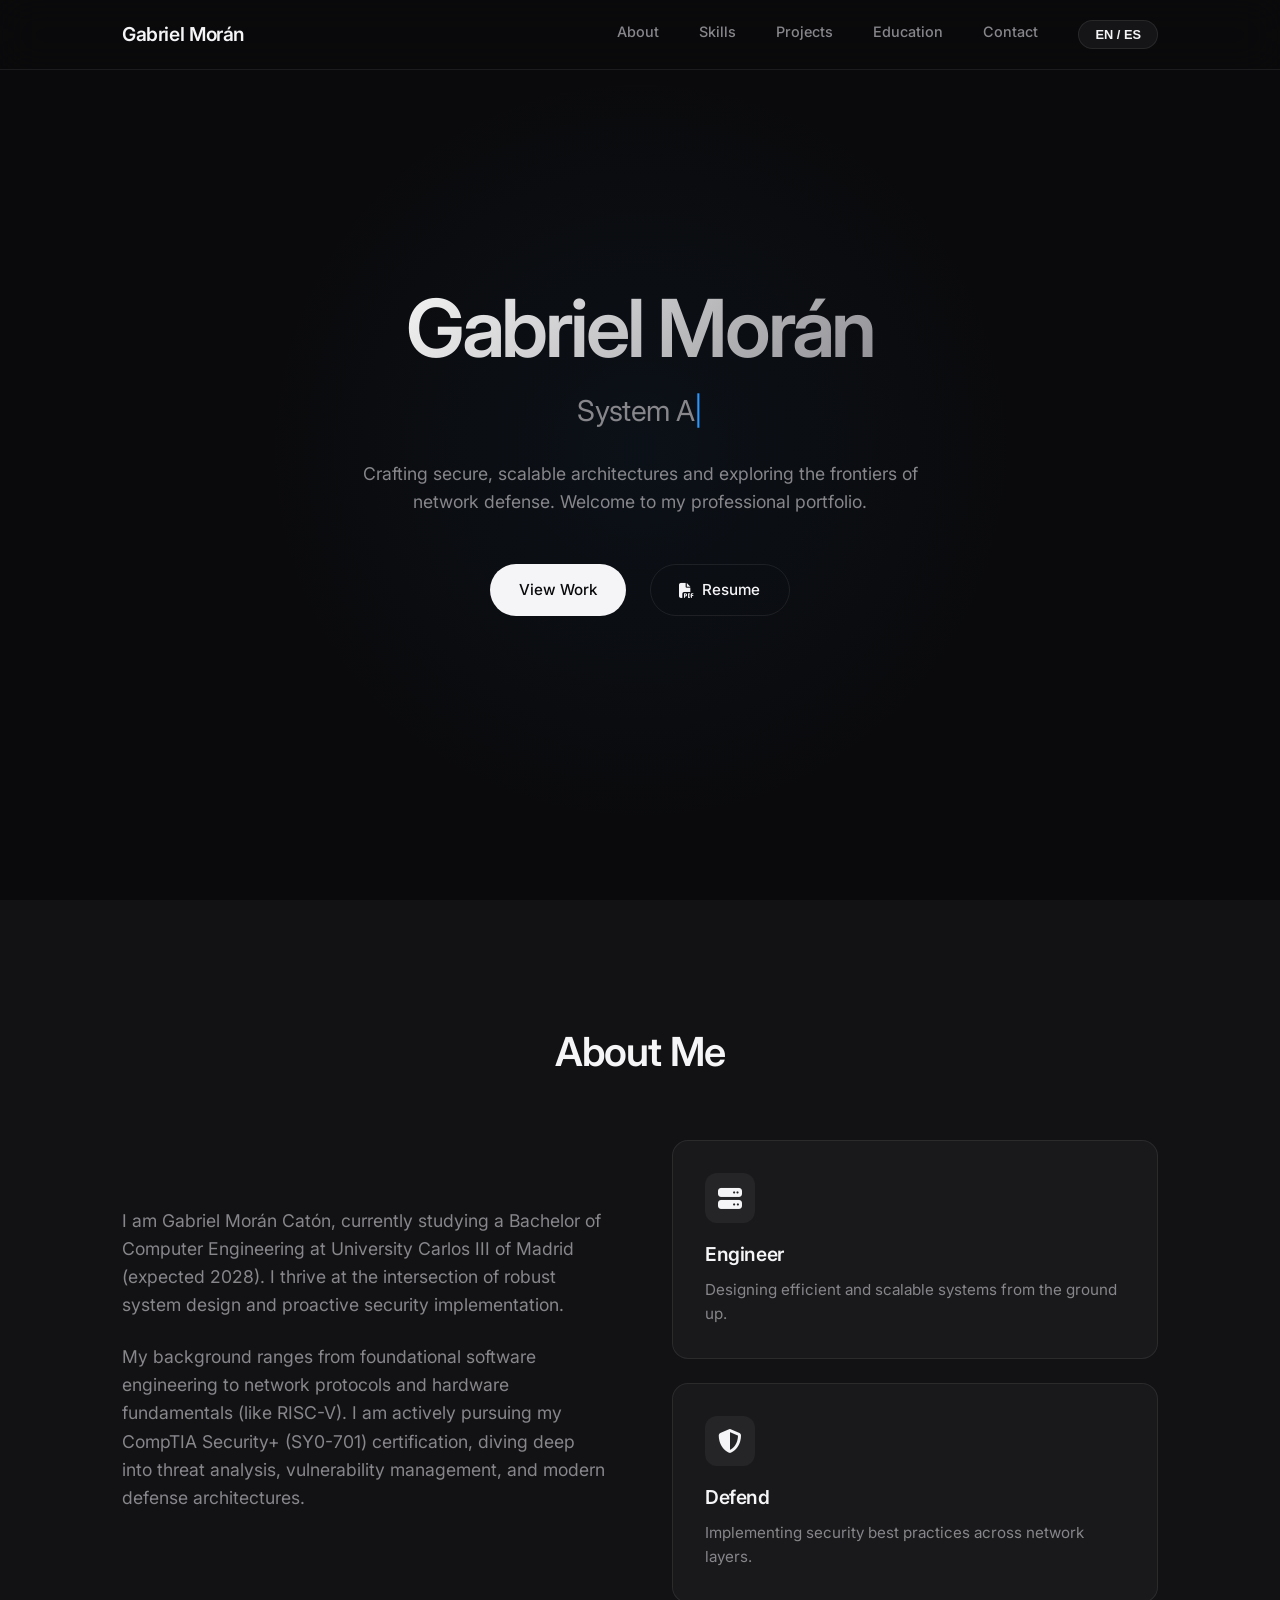
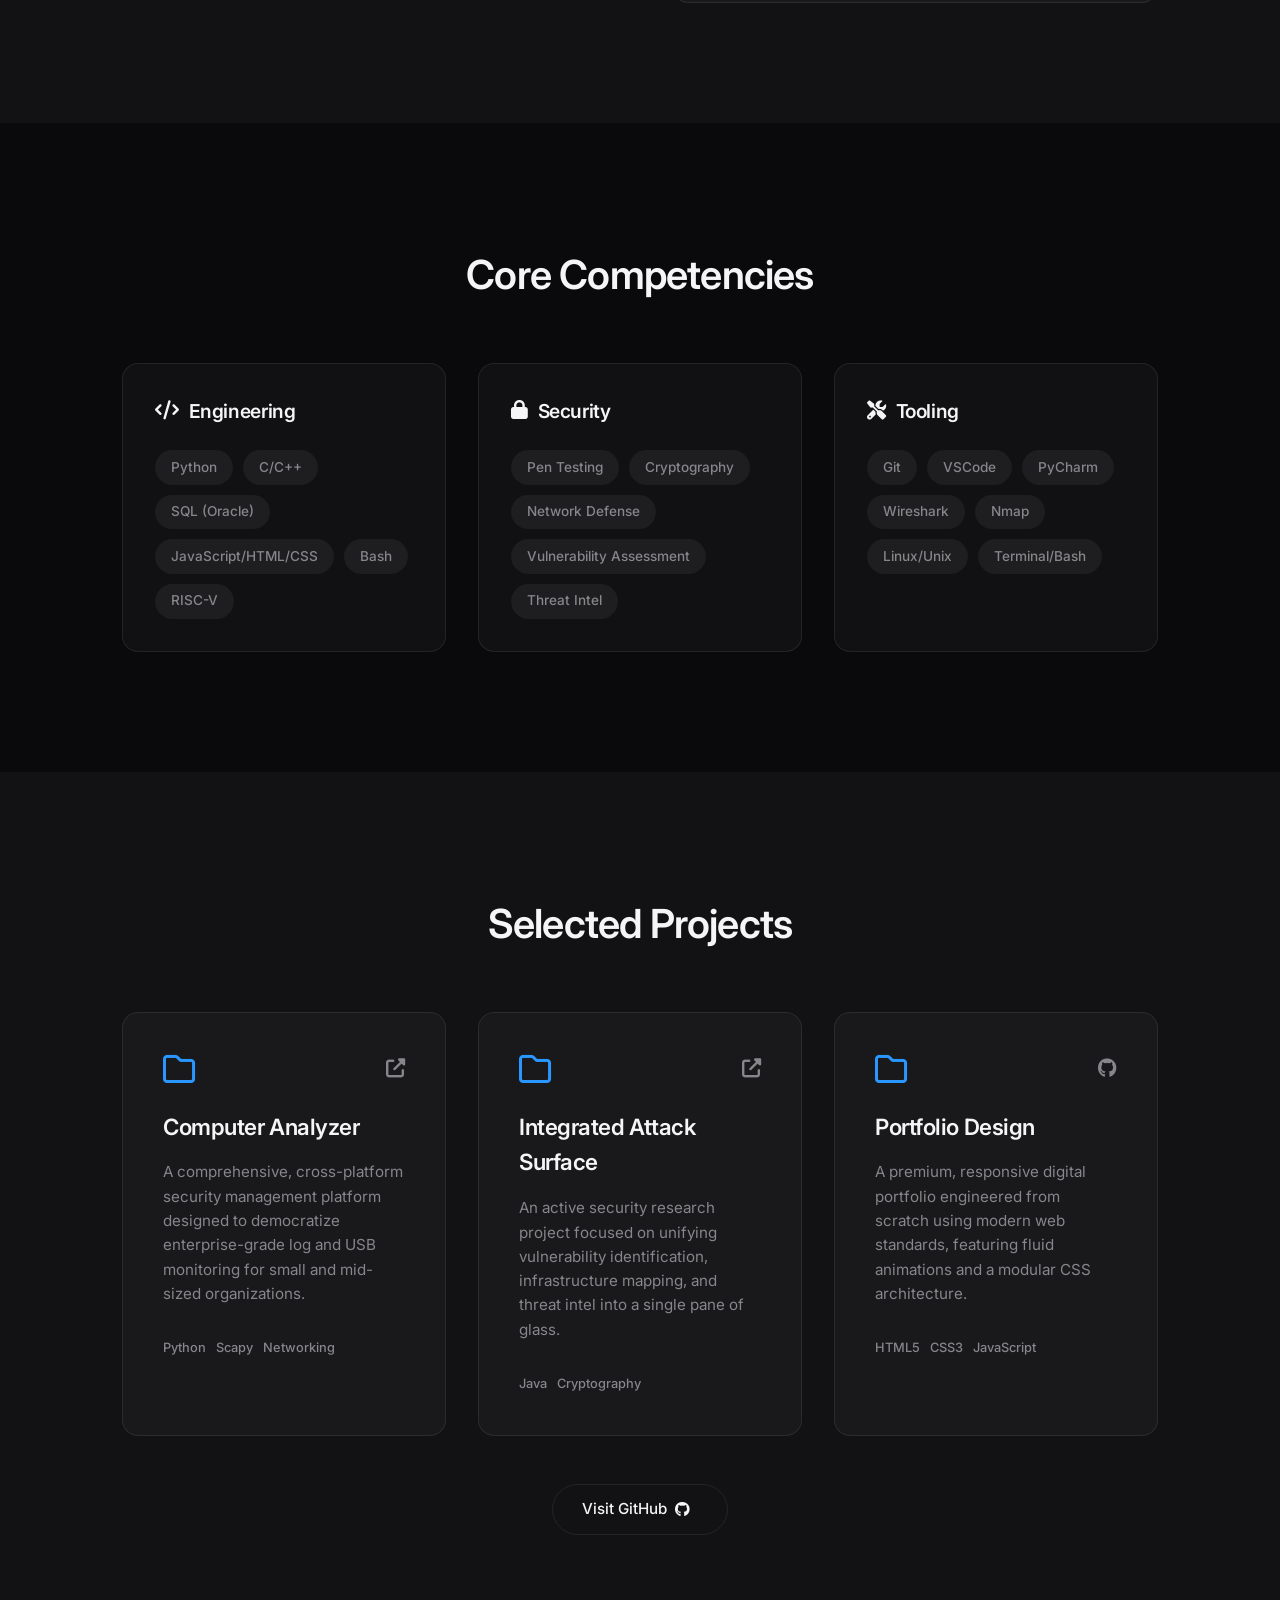
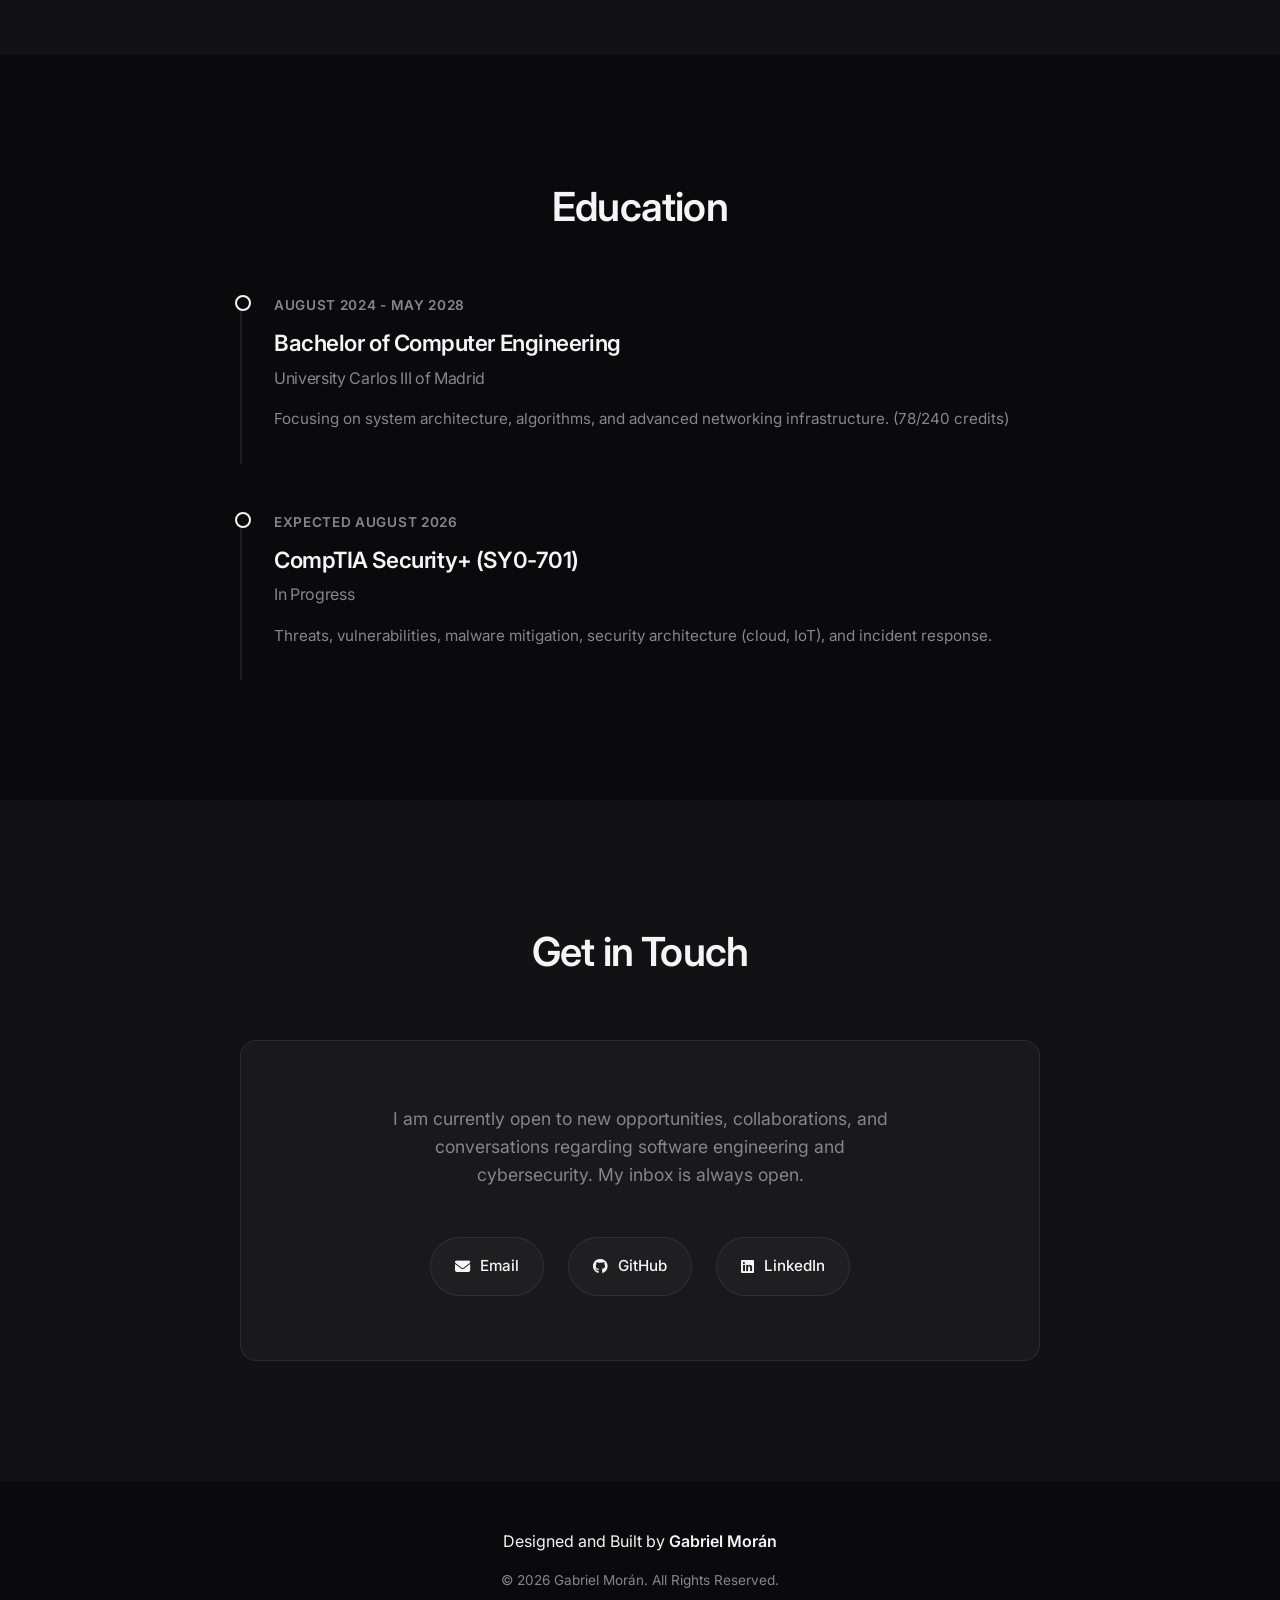
==== commit 0b26e499: "Update index.html" ====
--- a/index.html
+++ b/index.html
@@ -141,7 +141,6 @@
     </section>
 
     <!-- Projects Section -->
-    <!-- 
     <section id="projects" class="section bg-alt">
         <div class="section-container">
             <h2 class="section-title" data-aos="fade-up" data-en="Selected Projects" data-es="Proyectos Destacados">Selected Projects</h2>
@@ -207,7 +206,6 @@
             </div>
         </div>
     </section>
-    --> 
 
     <!-- Education Section -->
     <section id="education" class="section">
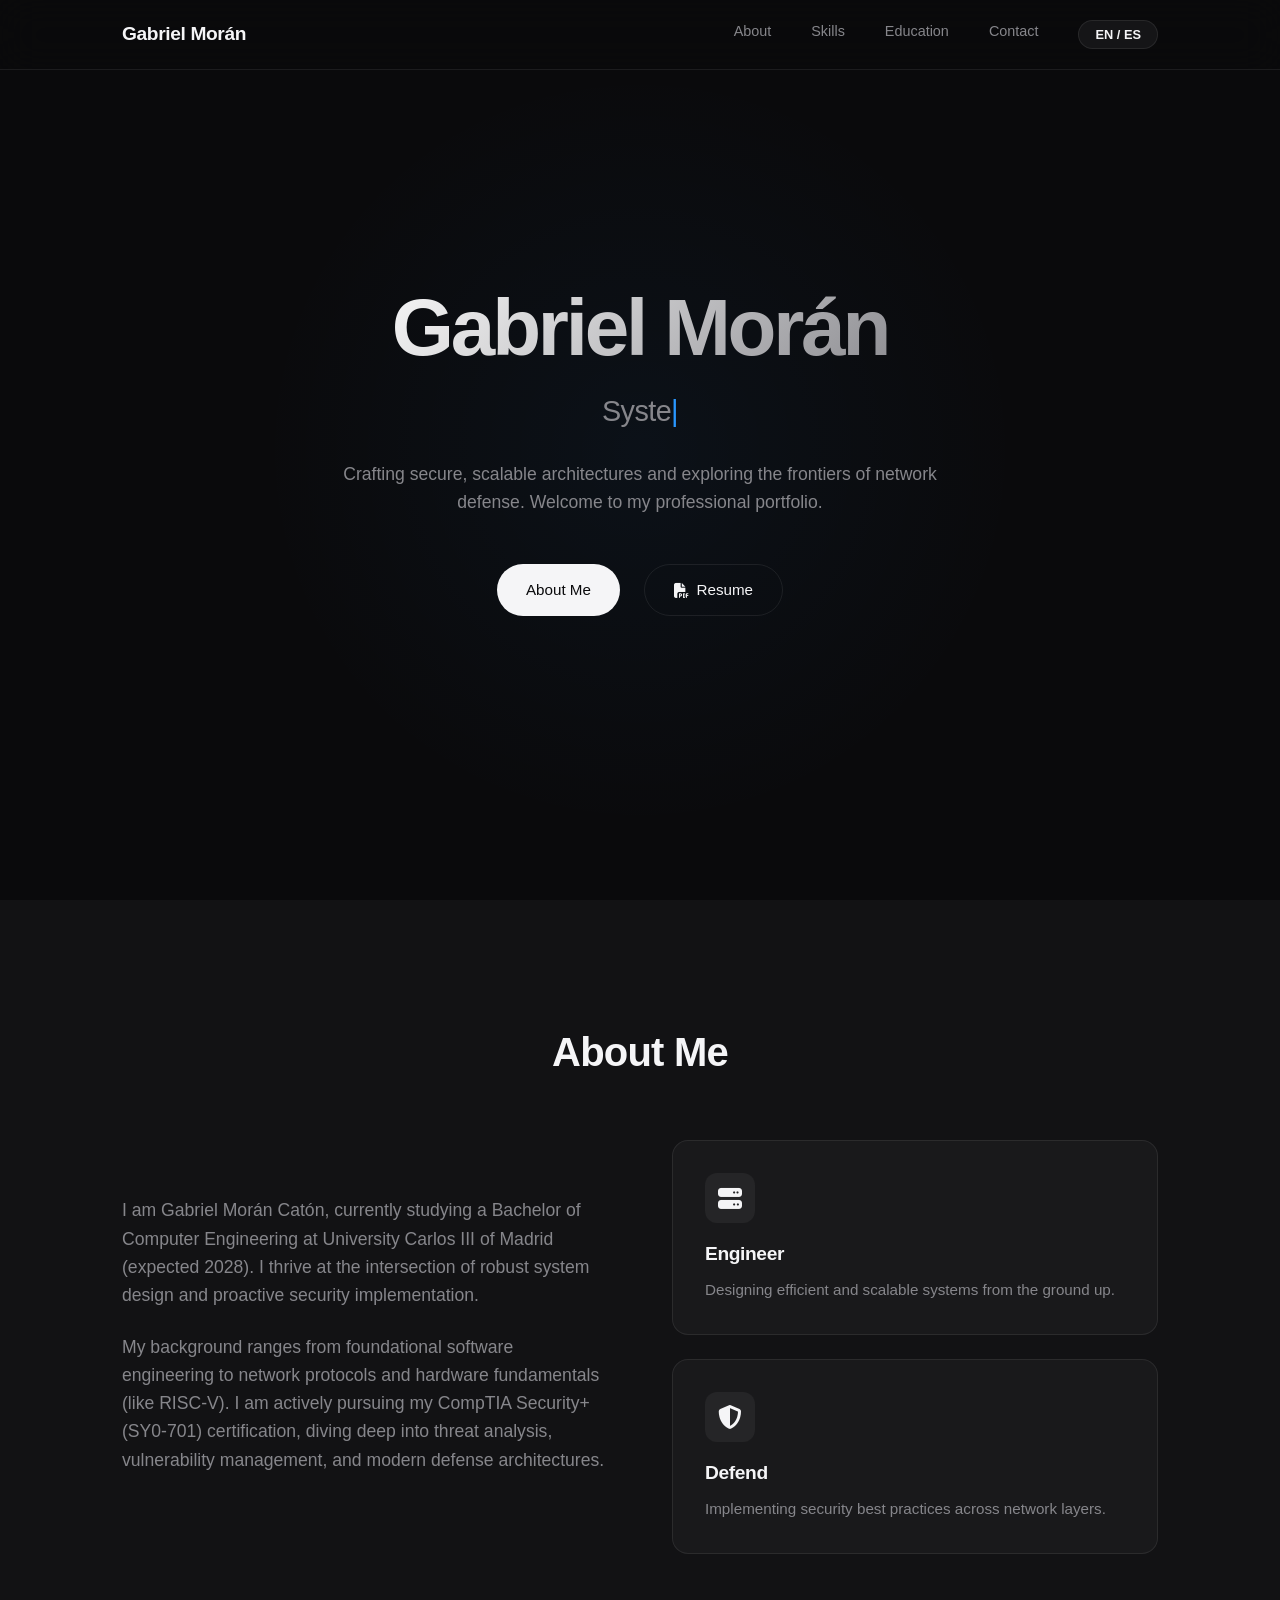
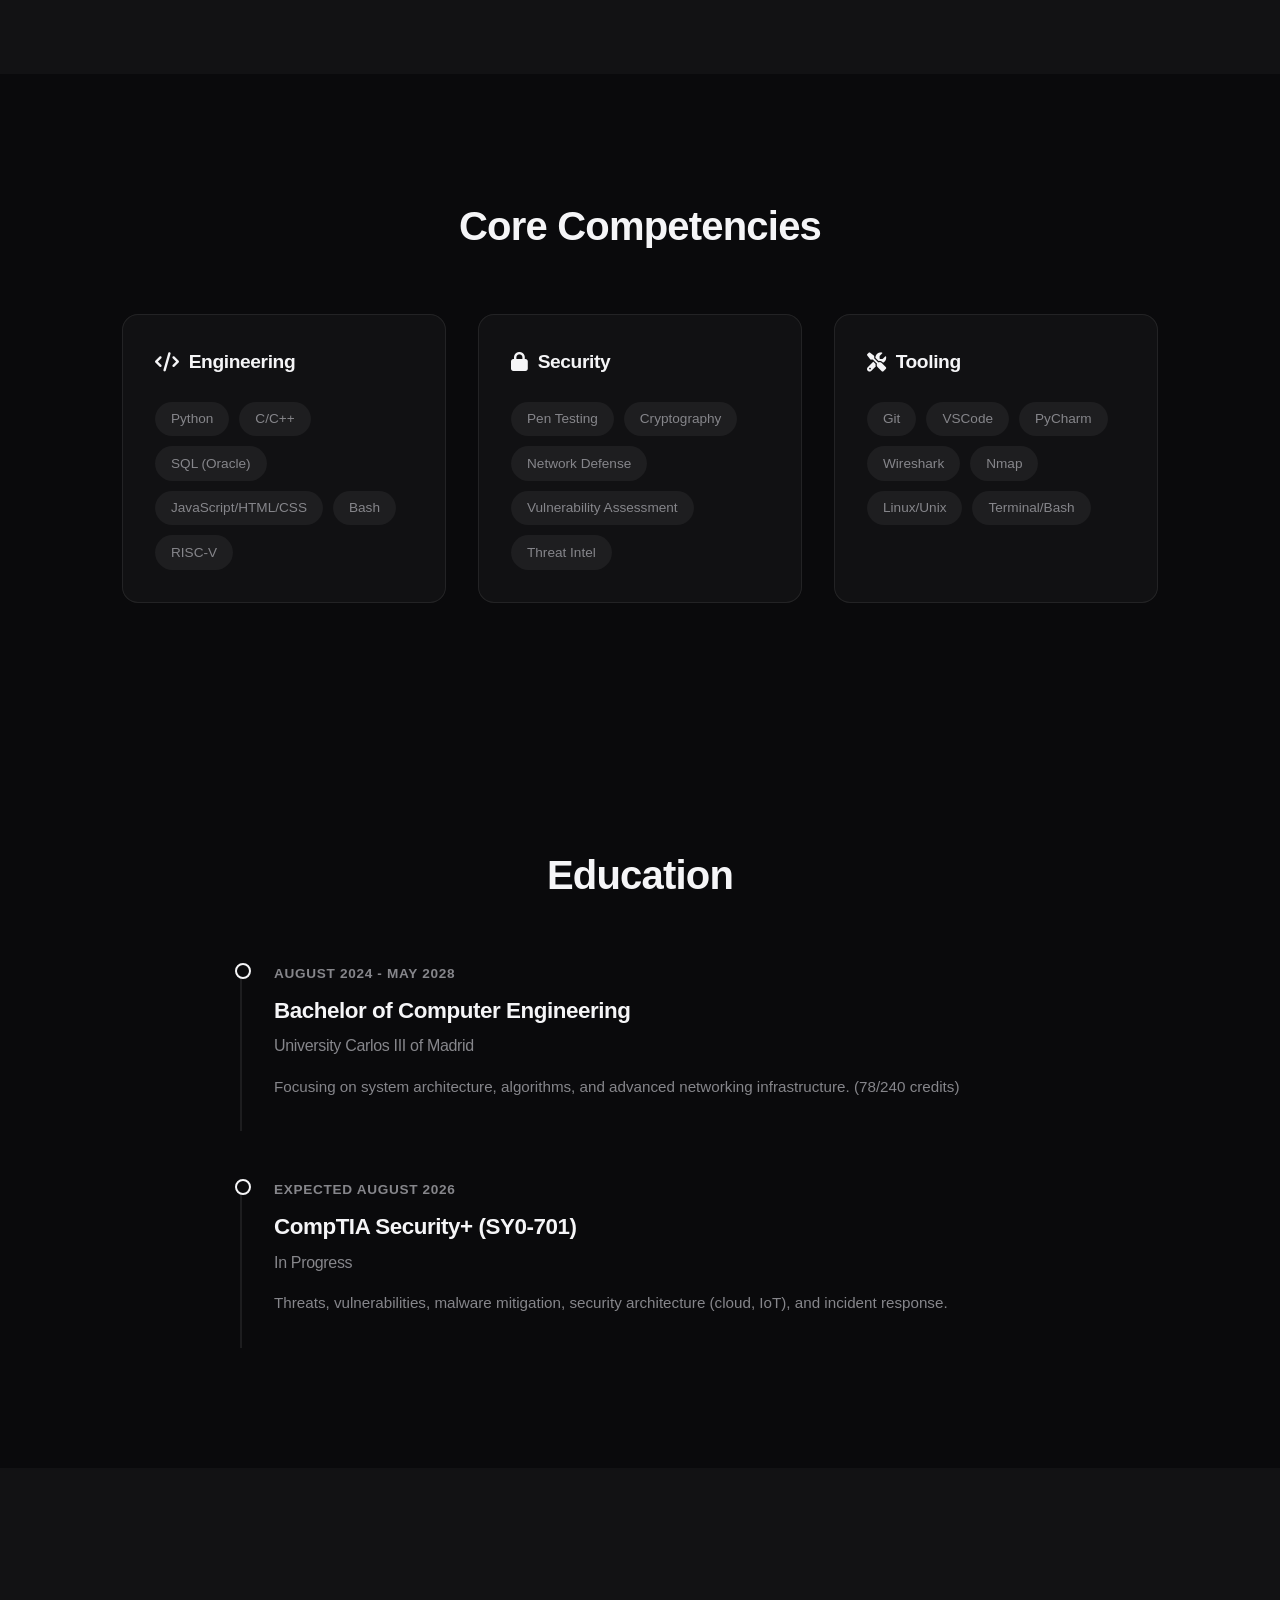
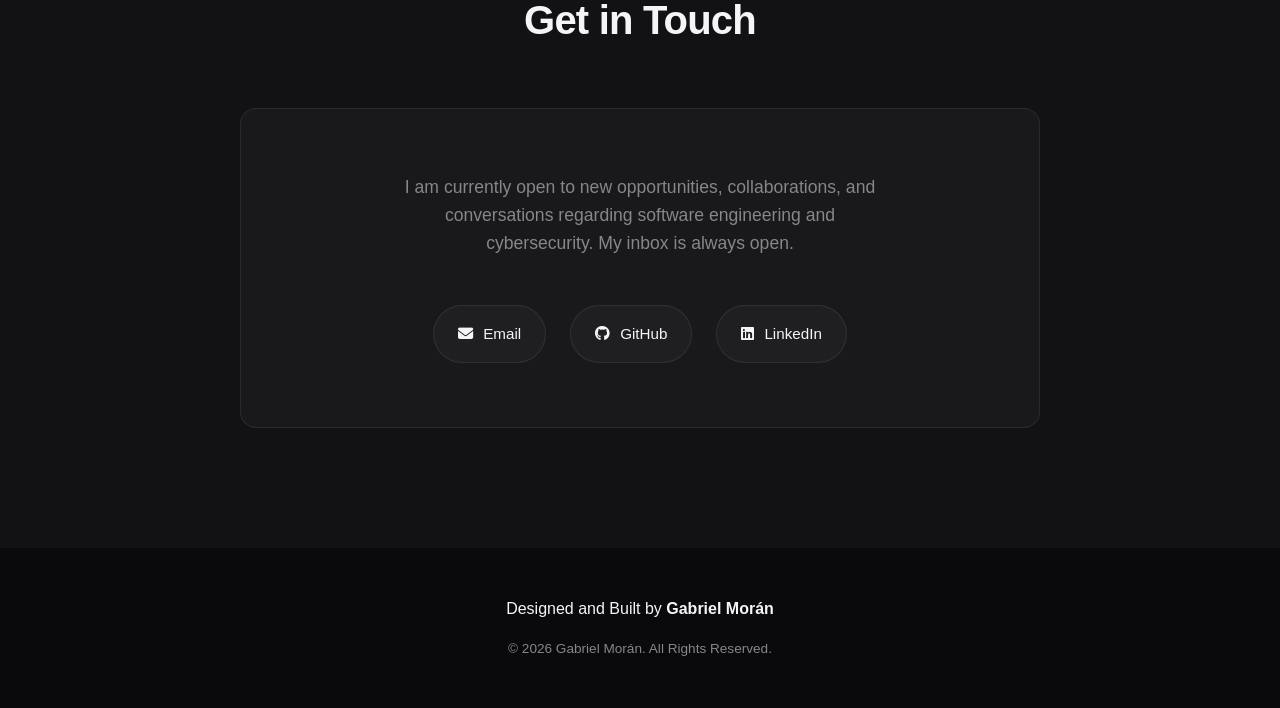
==== commit c85d15ec: "Modificando la fuente y eliminando el apartado de proyectos" ====
--- a/index.html
+++ b/index.html
@@ -5,11 +5,6 @@
     <meta name="viewport" content="width=device-width, initial-scale=1.0">
     <title>Gabriel Morán - Computer Engineer</title>
     <meta name="description" content="Portfolio of Gabriel Morán, Computer Engineer & Cybersecurity Specialist.">
-    
-    <!-- Google Fonts: Inter -->
-    <link rel="preconnect" href="https://fonts.googleapis.com">
-    <link rel="preconnect" href="https://fonts.gstatic.com" crossorigin>
-    <link href="https://fonts.googleapis.com/css2?family=Inter:wght@300;400;500;600;700&display=swap" rel="stylesheet">
     
     <!-- FontAwesome -->
     <link rel="stylesheet" href="https://cdnjs.cloudflare.com/ajax/libs/font-awesome/6.4.0/css/all.min.css">
@@ -29,7 +24,6 @@
             <div class="nav-menu">
                 <a href="#about" class="nav-link" data-en="About" data-es="Sobre mí">About</a>
                 <a href="#skills" class="nav-link" data-en="Skills" data-es="Habilidades">Skills</a>
-                <a href="#projects" class="nav-link" data-en="Projects" data-es="Proyectos">Projects</a>
                 <a href="#education" class="nav-link" data-en="Education" data-es="Educación">Education</a>
                 <a href="#contact" class="nav-link" data-en="Contact" data-es="Contacto">Contact</a>
                 <button id="lang-toggle" class="btn btn-secondary">EN / ES</button>
@@ -55,7 +49,7 @@
                     Crafting secure, scalable architectures and exploring the frontiers of network defense. Welcome to my professional portfolio.
                 </p>
                 <div class="hero-cta" data-aos="fade-up" data-aos-duration="1200" data-aos-delay="300">
-                    <a href="#projects" class="btn btn-primary" data-en="View Work" data-es="Ver Proyectos">View Work</a>
+                    <a href="#about" class="btn btn-primary" data-en="About Me" data-es="Sobre Mí">About Me</a>
                     <a href="assets/cv/cv-gmoran-c.pdf" target="_blank" class="btn btn-secondary" data-en="<i class='fas fa-file-pdf'></i> Resume" data-es="<i class='fas fa-file-pdf'></i> Curriculum">
                         <i class="fas fa-file-pdf"></i> Resume
                     </a>
@@ -140,73 +134,6 @@
         </div>
     </section>
 
-    <!-- Projects Section -->
-    <section id="projects" class="section bg-alt">
-        <div class="section-container">
-            <h2 class="section-title" data-aos="fade-up" data-en="Selected Projects" data-es="Proyectos Destacados">Selected Projects</h2>
-            
-            <div class="projects-grid">
-                
-                <div class="project-card" data-aos="fade-up" data-aos-delay="100">
-                    <div class="project-content">
-                        <div class="project-header">
-                            <i class="far fa-folder fa-2x text-primary"></i>
-                            <a href="projects/ComputerAnalyzer.html" class="project-link"><i class="fas fa-external-link-alt"></i></a>
-                        </div>
-                        <h3 data-en="Computer Analyzer" data-es="Computer Analyzer">Computer Analyzer</h3>
-                        <p data-en="A comprehensive, cross-platform security management platform designed to democratize enterprise-grade log and USB monitoring for small and mid-sized organizations."
-                           data-es="Plataforma integral y multiplataforma de gestión de ciberseguridad, diseñada para democratizar el registro y monitoreo de USBs para PyMEs.">A comprehensive, cross-platform security management platform designed to democratize enterprise-grade log and USB monitoring for small and mid-sized organizations.</p>
-                        <div class="project-tags">
-                            <span>Python</span>
-                            <span>Scapy</span>
-                            <span data-en="Networking" data-es="Redes">Networking</span>
-                        </div>
-                    </div>
-                </div>
-
-                <div class="project-card" data-aos="fade-up" data-aos-delay="200">
-                    <div class="project-content">
-                        <div class="project-header">
-                            <i class="far fa-folder fa-2x text-primary"></i>
-                            <a href="projects/IntegratedAttackSurface.html" class="project-link"><i class="fas fa-external-link-alt"></i></a>
-                        </div>
-                        <h3 data-en="Integrated Attack Surface" data-es="Integrated Attack Surface">Integrated Attack Surface</h3>
-                        <p data-en="An active security research project focused on unifying vulnerability identification, infrastructure mapping, and threat intel into a single pane of glass."
-                           data-es="Proyecto activo de investigación de seguridad centrado en unificar la identificación de vulnerabilidades, el mapeo de infraestructura y la inteligencia de amenazas.">An active security research project focused on unifying vulnerability identification, infrastructure mapping, and threat intel into a single pane of glass.</p>
-                        <div class="project-tags">
-                            <span>Java</span>
-                            <span data-en="Cryptography" data-es="Criptografía">Cryptography</span>
-                        </div>
-                    </div>
-                </div>
-
-                <div class="project-card" data-aos="fade-up" data-aos-delay="300">
-                    <div class="project-content">
-                        <div class="project-header">
-                            <i class="far fa-folder fa-2x text-primary"></i>
-                            <a href="#" class="project-link"><i class="fab fa-github"></i></a>
-                        </div>
-                        <h3 data-en="Portfolio Design" data-es="Diseño del Portafolio">Portfolio Design</h3>
-                        <p data-en="A premium, responsive digital portfolio engineered from scratch using modern web standards, featuring fluid animations and a modular CSS architecture."
-                           data-es="Un portafolio digital premium y responsive desarrollado desde cero usando estándares web modernos, con animaciones fluidas y arquitectura CSS modular.">A premium, responsive digital portfolio engineered from scratch using modern web standards, featuring fluid animations and a modular CSS architecture.</p>
-                        <div class="project-tags">
-                            <span>HTML5</span>
-                            <span>CSS3</span>
-                            <span>JavaScript</span>
-                        </div>
-                    </div>
-                </div>
-                
-            </div>
-            
-            <div class="center-btn" data-aos="fade-up">
-                <a href="https://github.com/gmoran-c" target="_blank" class="btn btn-secondary" data-en="Visit GitHub <i class='fab fa-github ml-2'></i>" data-es="Visitar GitHub <i class='fab fa-github ml-2'></i>">
-                    Visit GitHub <i class="fab fa-github ml-2"></i>
-                </a>
-            </div>
-        </div>
-    </section>
-
     <!-- Education Section -->
     <section id="education" class="section">
         <div class="section-container">
--- a/style.css
+++ b/style.css
@@ -1,5 +1,5 @@
 /* =========================================
-   PREMIUM "APPLE PRO" AESTHETIC
+   PREMIUM MINIMALIST VISUALS
 ========================================= */
 :root {
     /* Color Palette - Dark Mode */
@@ -17,7 +17,8 @@
     --border-hover: rgba(255, 255, 255, 0.15);
 
     /* Typography */
-    --font-main: -apple-system, BlinkMacSystemFont, 'Inter', "Segoe UI", Roboto, Helvetica, Arial, sans-serif;
+    --font-main: "SF Pro Text", "SF Pro Icons", "Helvetica Neue", Helvetica, Arial, sans-serif;
+    --font-header: "SF Pro Display", "SF Pro Icons", "Helvetica Neue", Helvetica, Arial, sans-serif;
 
     /* Effects */
     --radius-soft: 16px;
@@ -57,6 +58,7 @@
 h4,
 h5,
 h6 {
+    font-family: var(--font-header);
     color: var(--text-primary);
     font-weight: 600;
     letter-spacing: -0.02em;
@@ -366,68 +368,6 @@
     padding: 0.4rem 1rem;
     border-radius: var(--radius-round);
     font-size: 0.85rem;
-    font-weight: 500;
-}
-
-/* =========================================
-   PROJECTS SECTION
-========================================= */
-.projects-grid {
-    display: grid;
-    grid-template-columns: repeat(auto-fill, minmax(320px, 1fr));
-    gap: 2rem;
-}
-
-.project-card {
-    background: var(--bg-card);
-    border: 1px solid var(--border-color);
-    border-radius: var(--radius-soft);
-    padding: 2.5rem;
-    display: flex;
-    flex-direction: column;
-    transition: var(--transition-smooth);
-}
-
-.project-card:hover {
-    transform: translateY(-8px);
-    border-color: var(--border-hover);
-    box-shadow: var(--shadow-soft);
-}
-
-.project-header {
-    display: flex;
-    justify-content: space-between;
-    align-items: center;
-    margin-bottom: 1.5rem;
-}
-
-.project-link {
-    font-size: 1.2rem;
-    color: var(--text-secondary);
-}
-
-.project-link:hover {
-    color: var(--text-primary);
-}
-
-.project-card h3 {
-    font-size: 1.4rem;
-    margin-bottom: 1rem;
-}
-
-.project-card p {
-    color: var(--text-secondary);
-    font-size: 0.95rem;
-    margin-bottom: 2rem;
-    flex-grow: 1;
-}
-
-.project-tags {
-    display: flex;
-    flex-wrap: wrap;
-    gap: 10px;
-    color: var(--text-secondary);
-    font-size: 0.8rem;
     font-weight: 500;
 }
 
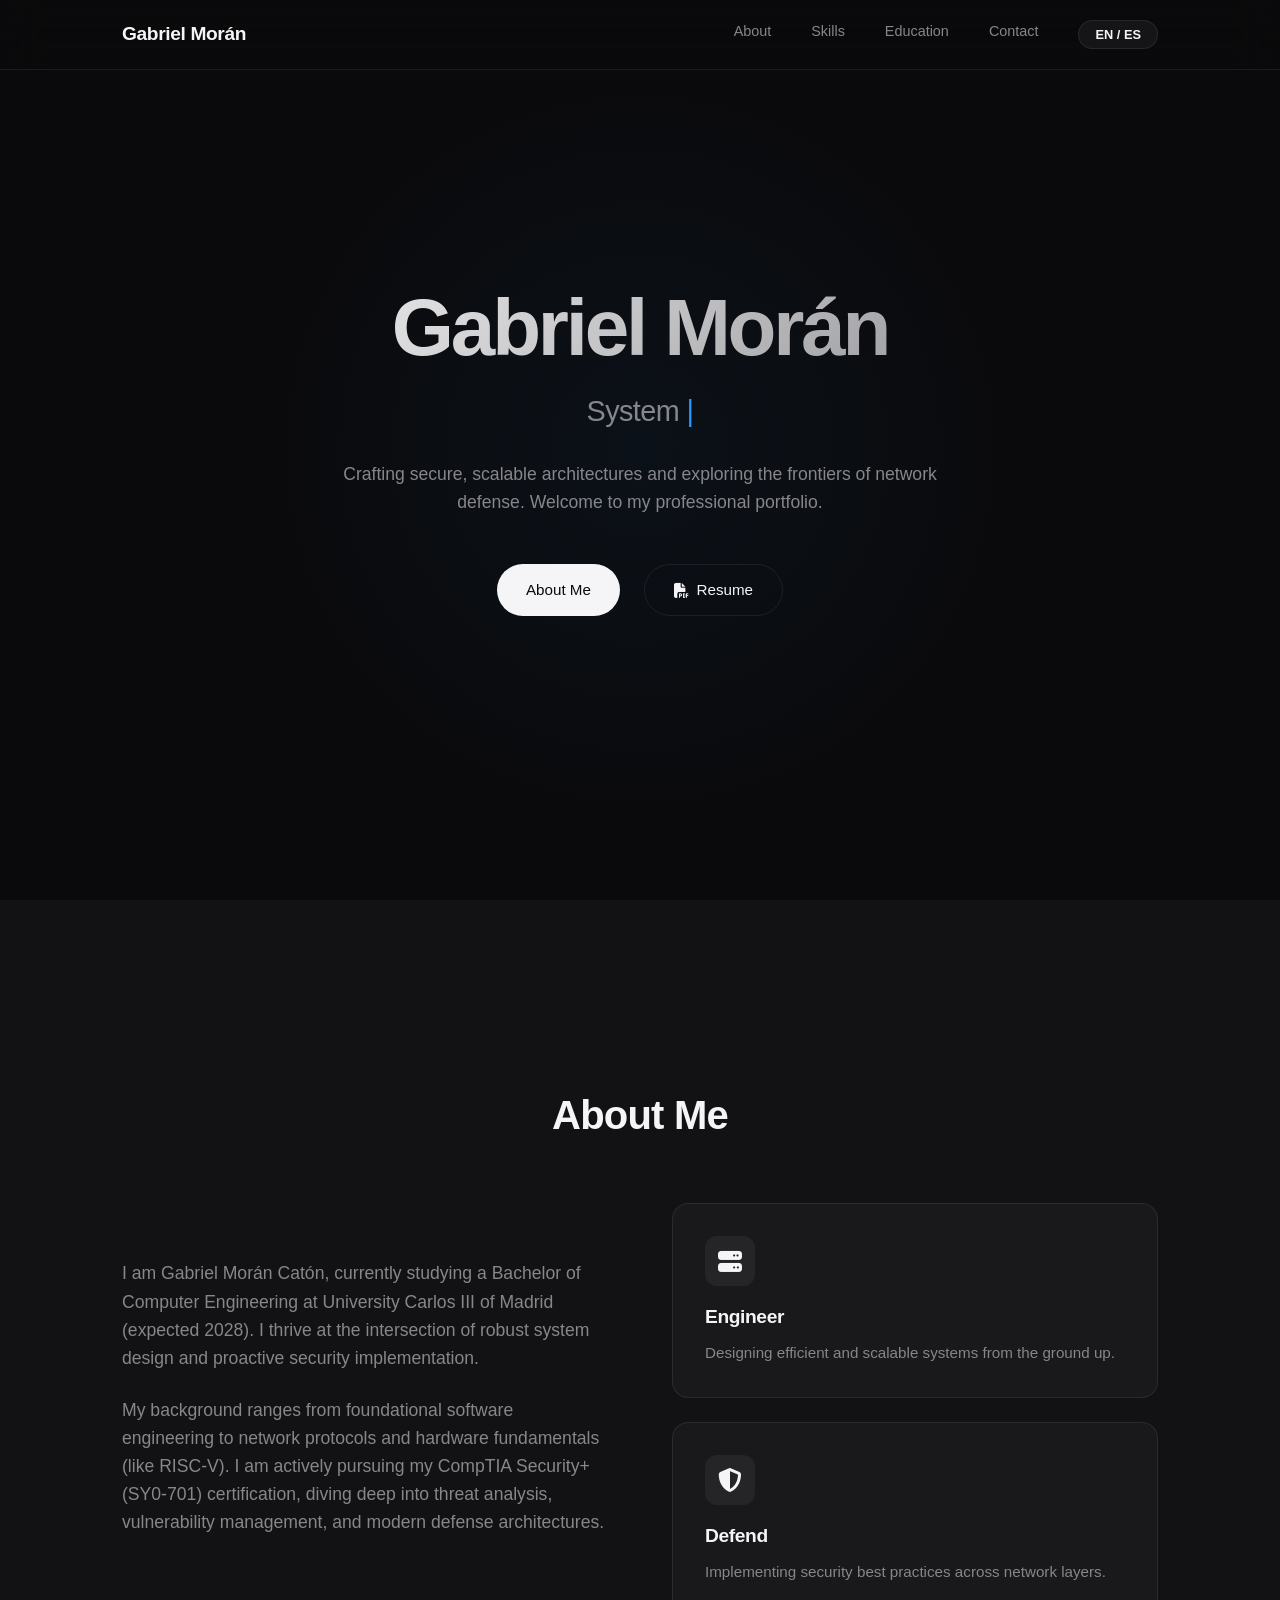
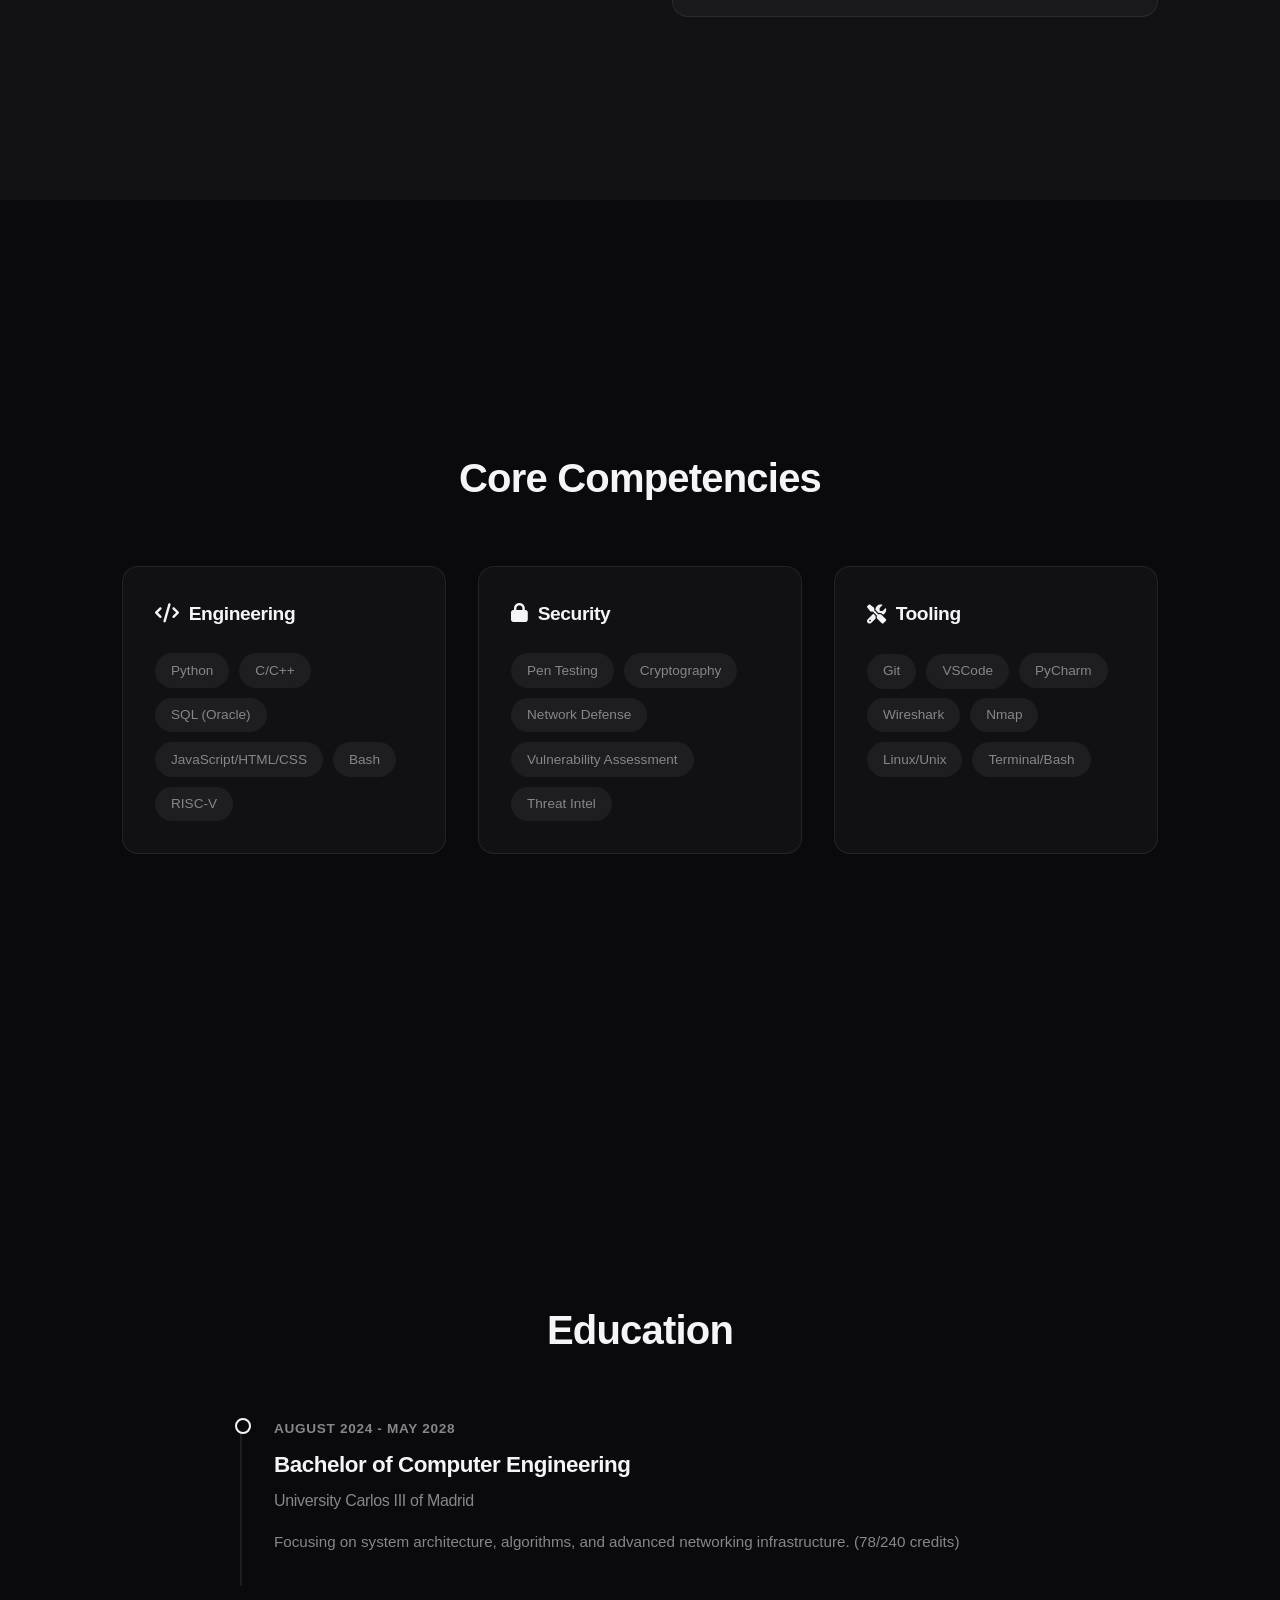
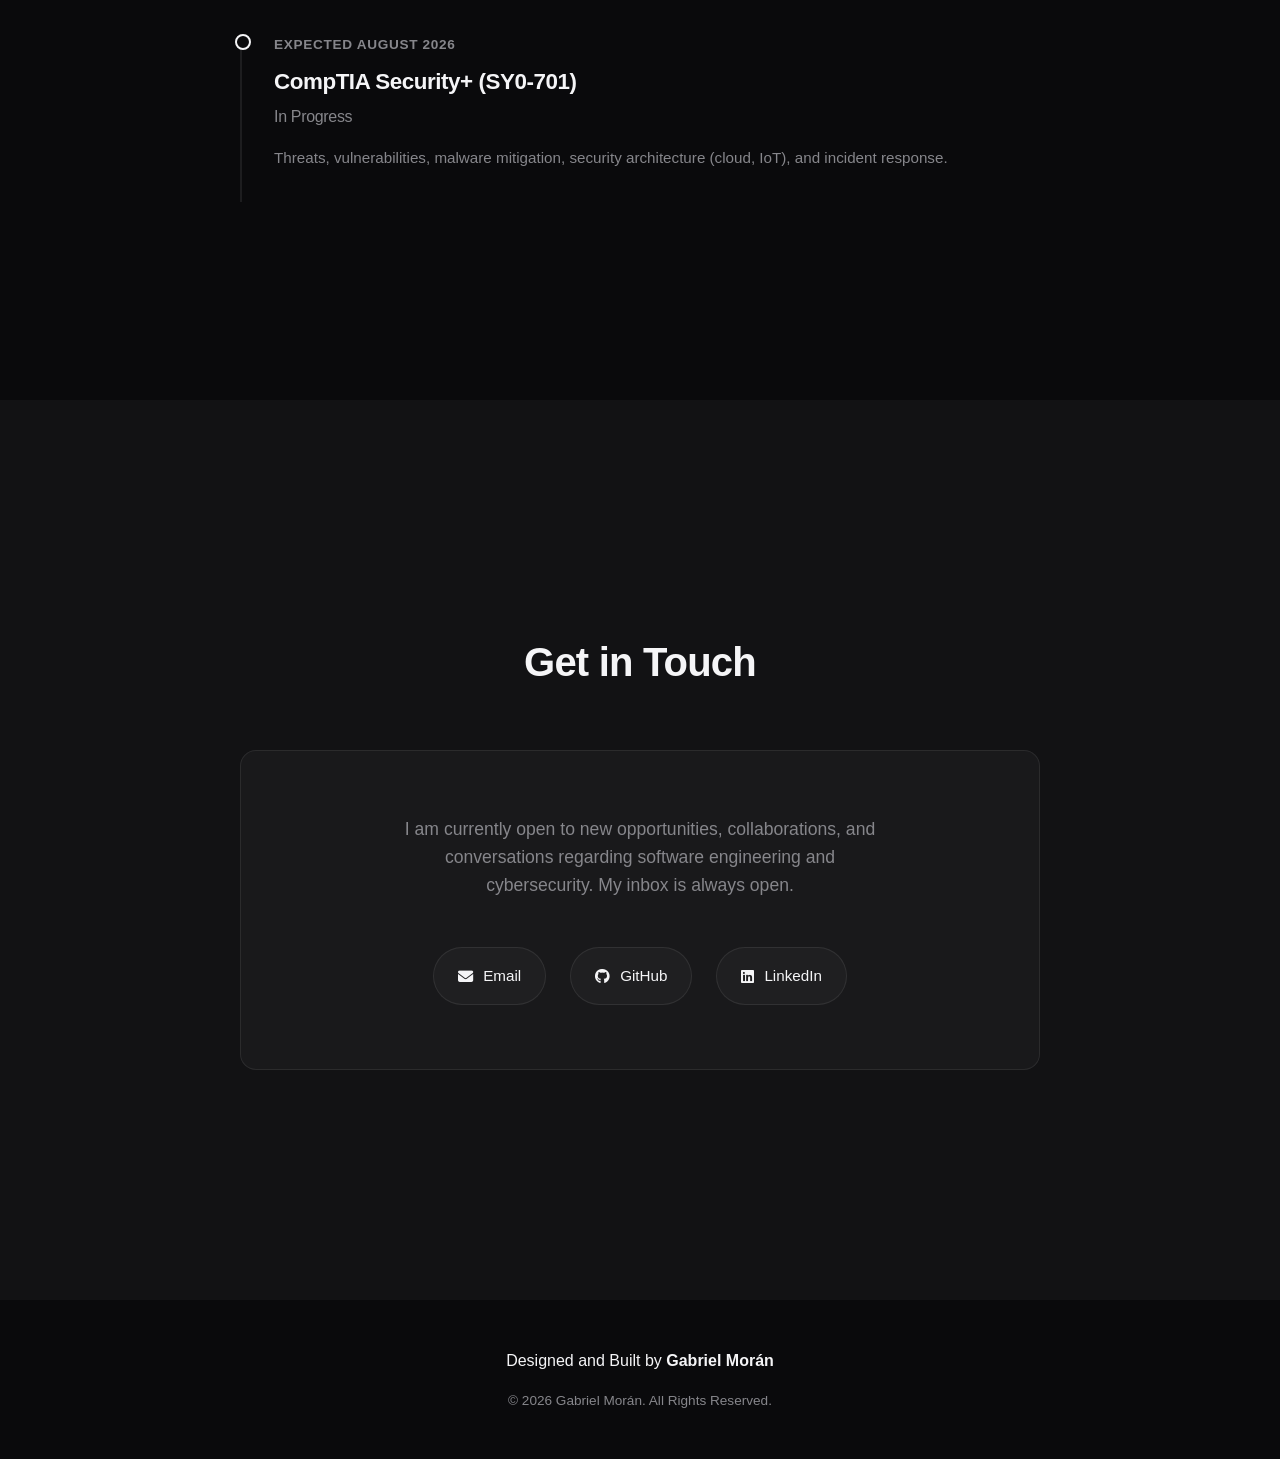
==== commit 1ab99b51: "Solucionando descarga de cv" ====
--- a/index.html
+++ b/index.html
@@ -50,7 +50,7 @@
                 </p>
                 <div class="hero-cta" data-aos="fade-up" data-aos-duration="1200" data-aos-delay="300">
                     <a href="#about" class="btn btn-primary" data-en="About Me" data-es="Sobre Mí">About Me</a>
-                    <a href="assets/cv/cv-gmoran-c.pdf" target="_blank" class="btn btn-secondary" data-en="<i class='fas fa-file-pdf'></i> Resume" data-es="<i class='fas fa-file-pdf'></i> Curriculum">
+                    <a href="assets/cv/cv.pdf" target="_blank" class="btn btn-secondary" data-en="<i class='fas fa-file-pdf'></i> Resume" data-es="<i class='fas fa-file-pdf'></i> Curriculum">
                         <i class="fas fa-file-pdf"></i> Resume
                     </a>
                 </div>
--- a/style.css
+++ b/style.css
@@ -38,7 +38,7 @@
 
 html {
     scroll-behavior: smooth;
-    scroll-padding-top: 80px;
+    scroll-snap-type: y mandatory;
 }
 
 body {
@@ -76,7 +76,14 @@
 
 /* Utilities */
 .section {
-    padding: 120px 0;
+    min-height: 100vh;
+    min-height: 100dvh;
+    display: flex;
+    flex-direction: column;
+    justify-content: center;
+    padding: 100px 0;
+    scroll-snap-align: start;
+    scroll-margin-top: 0;
 }
 
 .bg-alt {
@@ -100,6 +107,7 @@
     max-width: 1100px;
     margin: 0 auto;
     padding: 0 2rem;
+    width: 100%;
 }
 
 .section-title {
@@ -207,11 +215,13 @@
 ========================================= */
 .hero {
     height: 100vh;
+    height: 100dvh;
     display: flex;
     align-items: center;
     justify-content: center;
     text-align: center;
     position: relative;
+    scroll-snap-align: start;
 }
 
 /* Subtle glowing background gradient */
@@ -488,6 +498,7 @@
 footer {
     padding: 3rem 0;
     text-align: center;
+    scroll-snap-align: end;
 }
 
 footer strong {
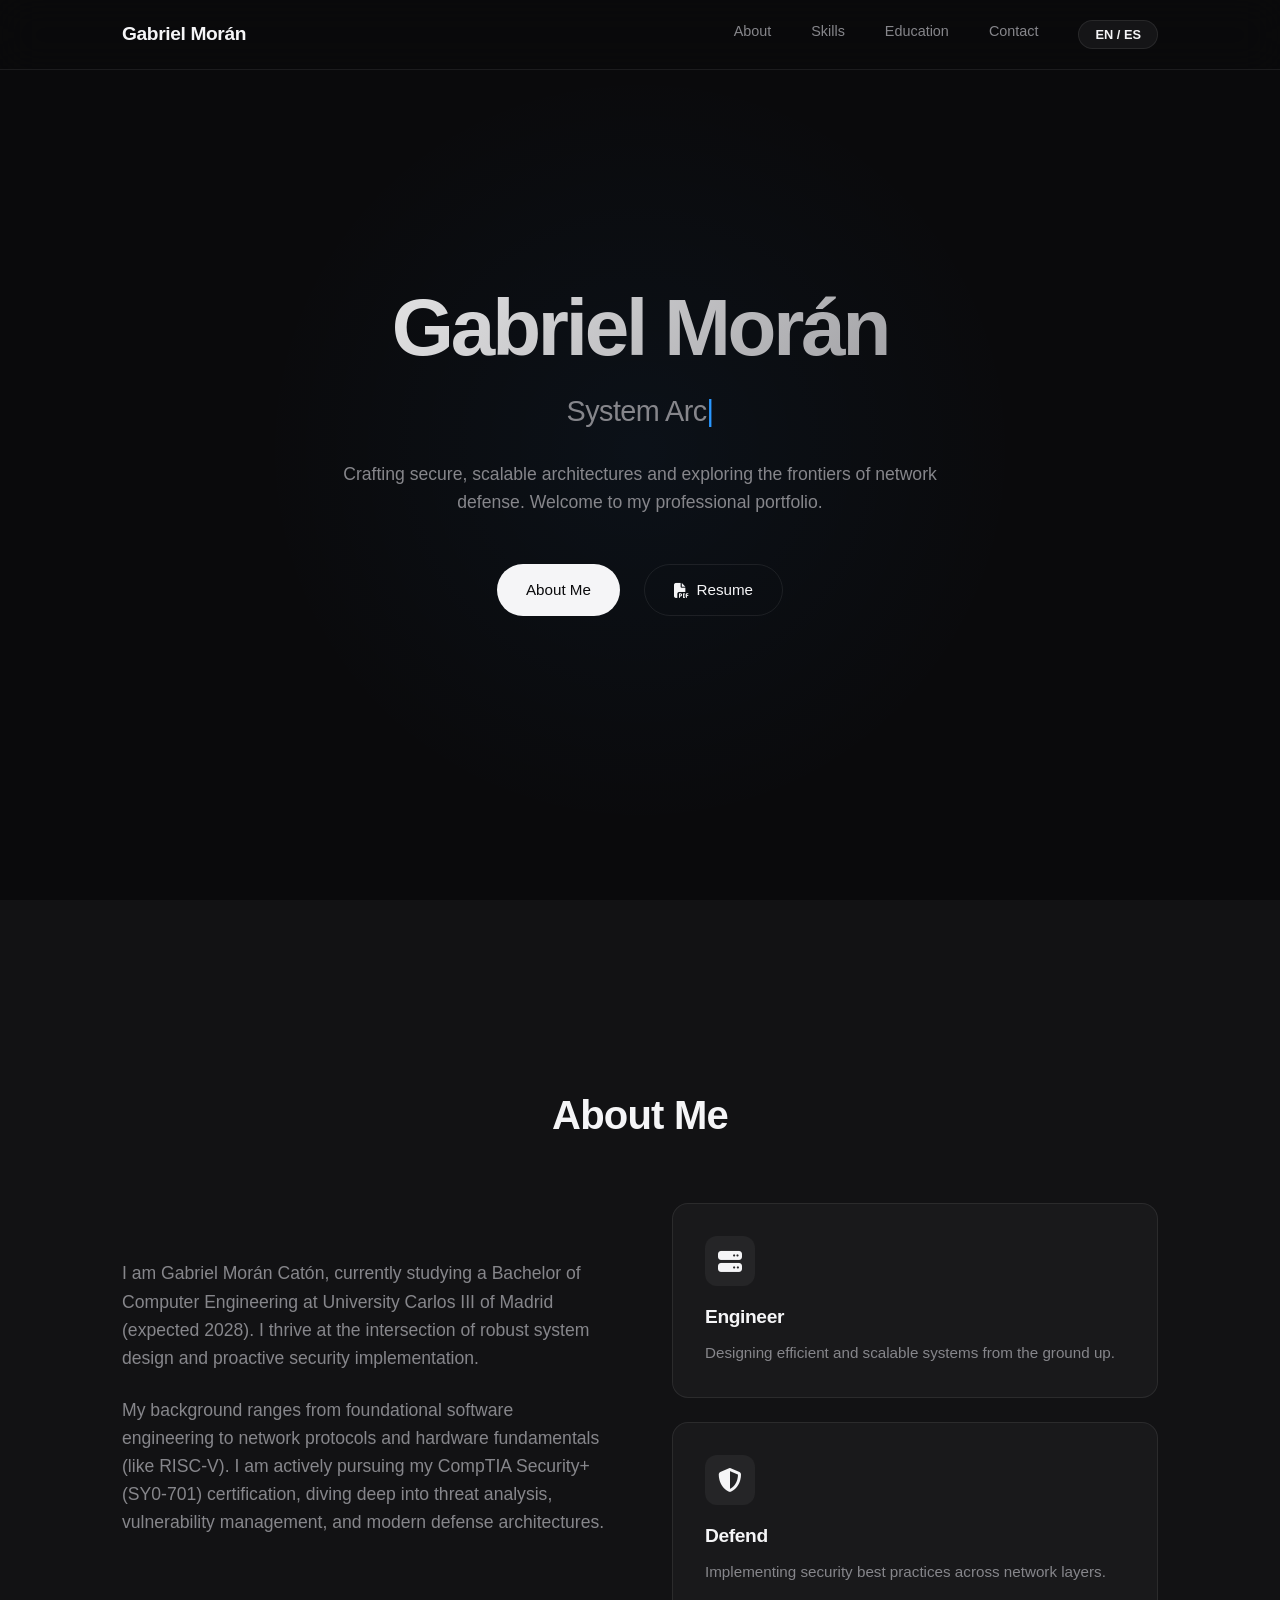
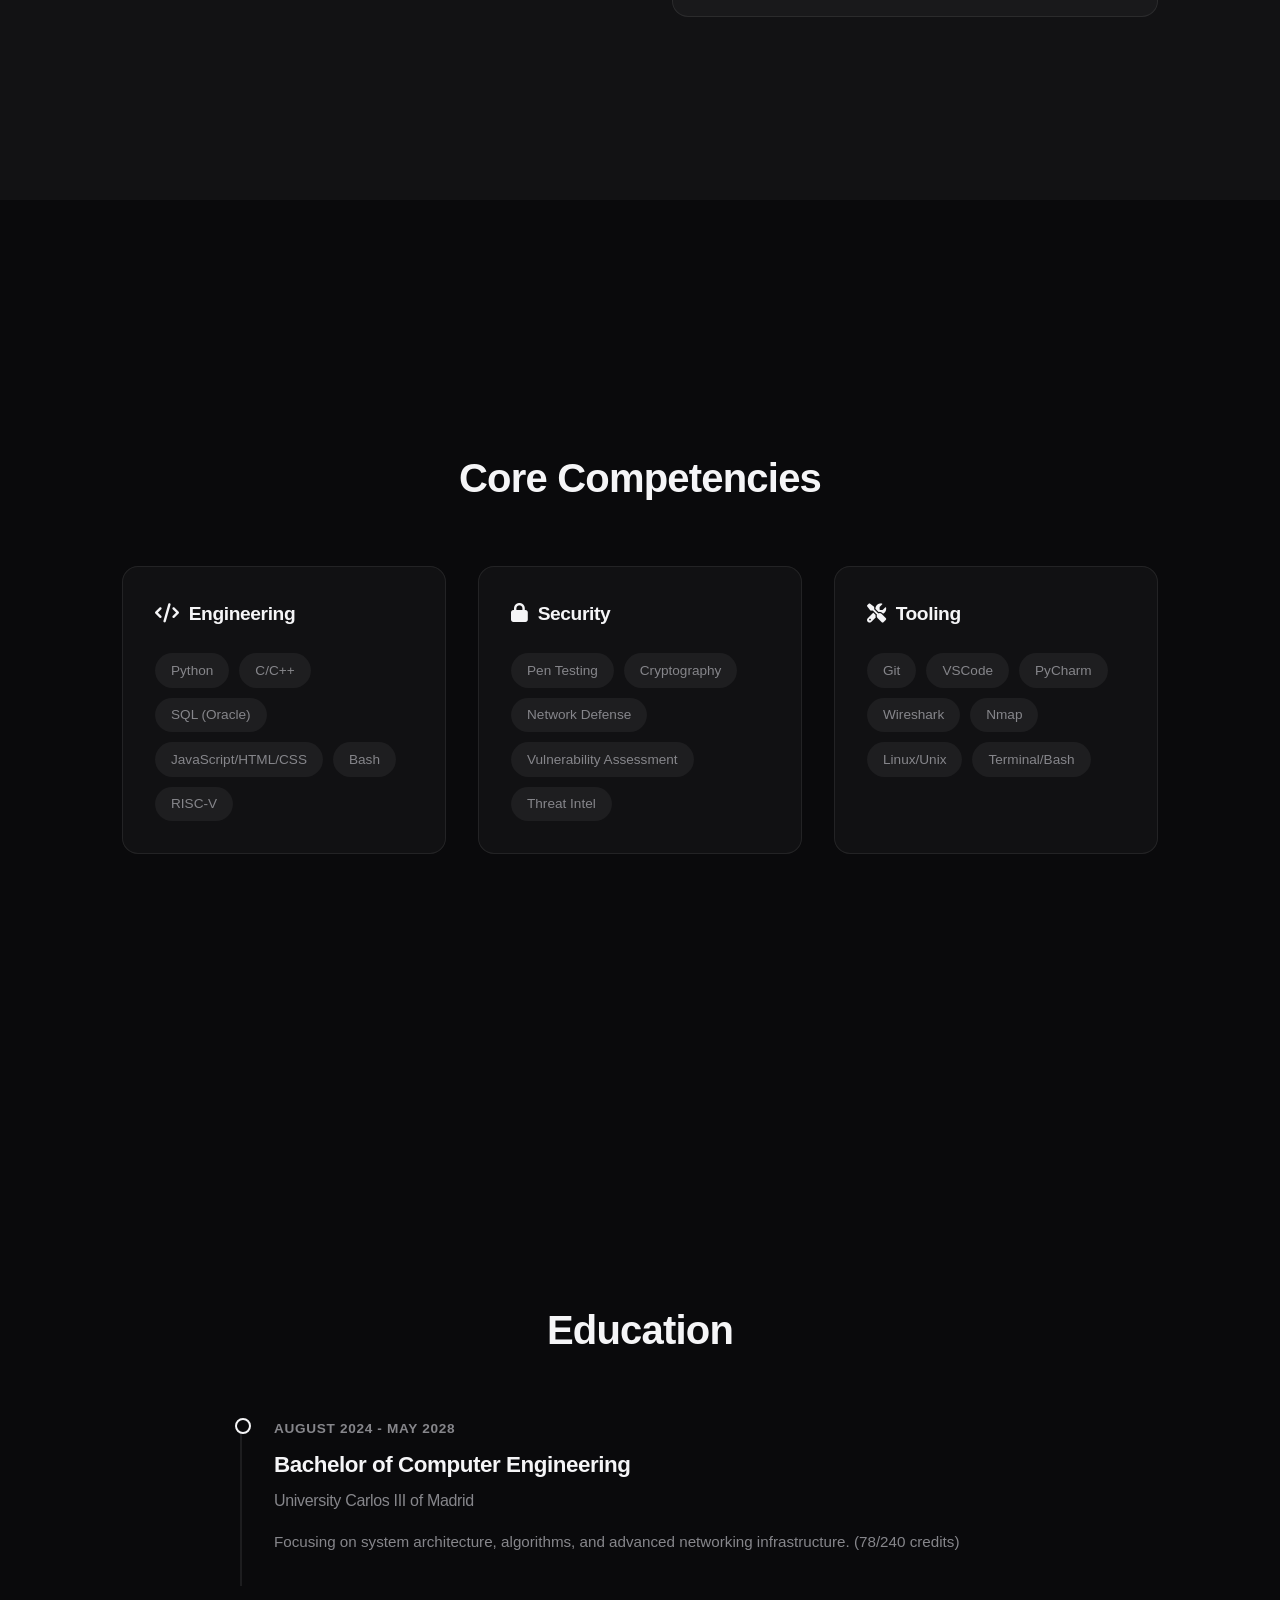
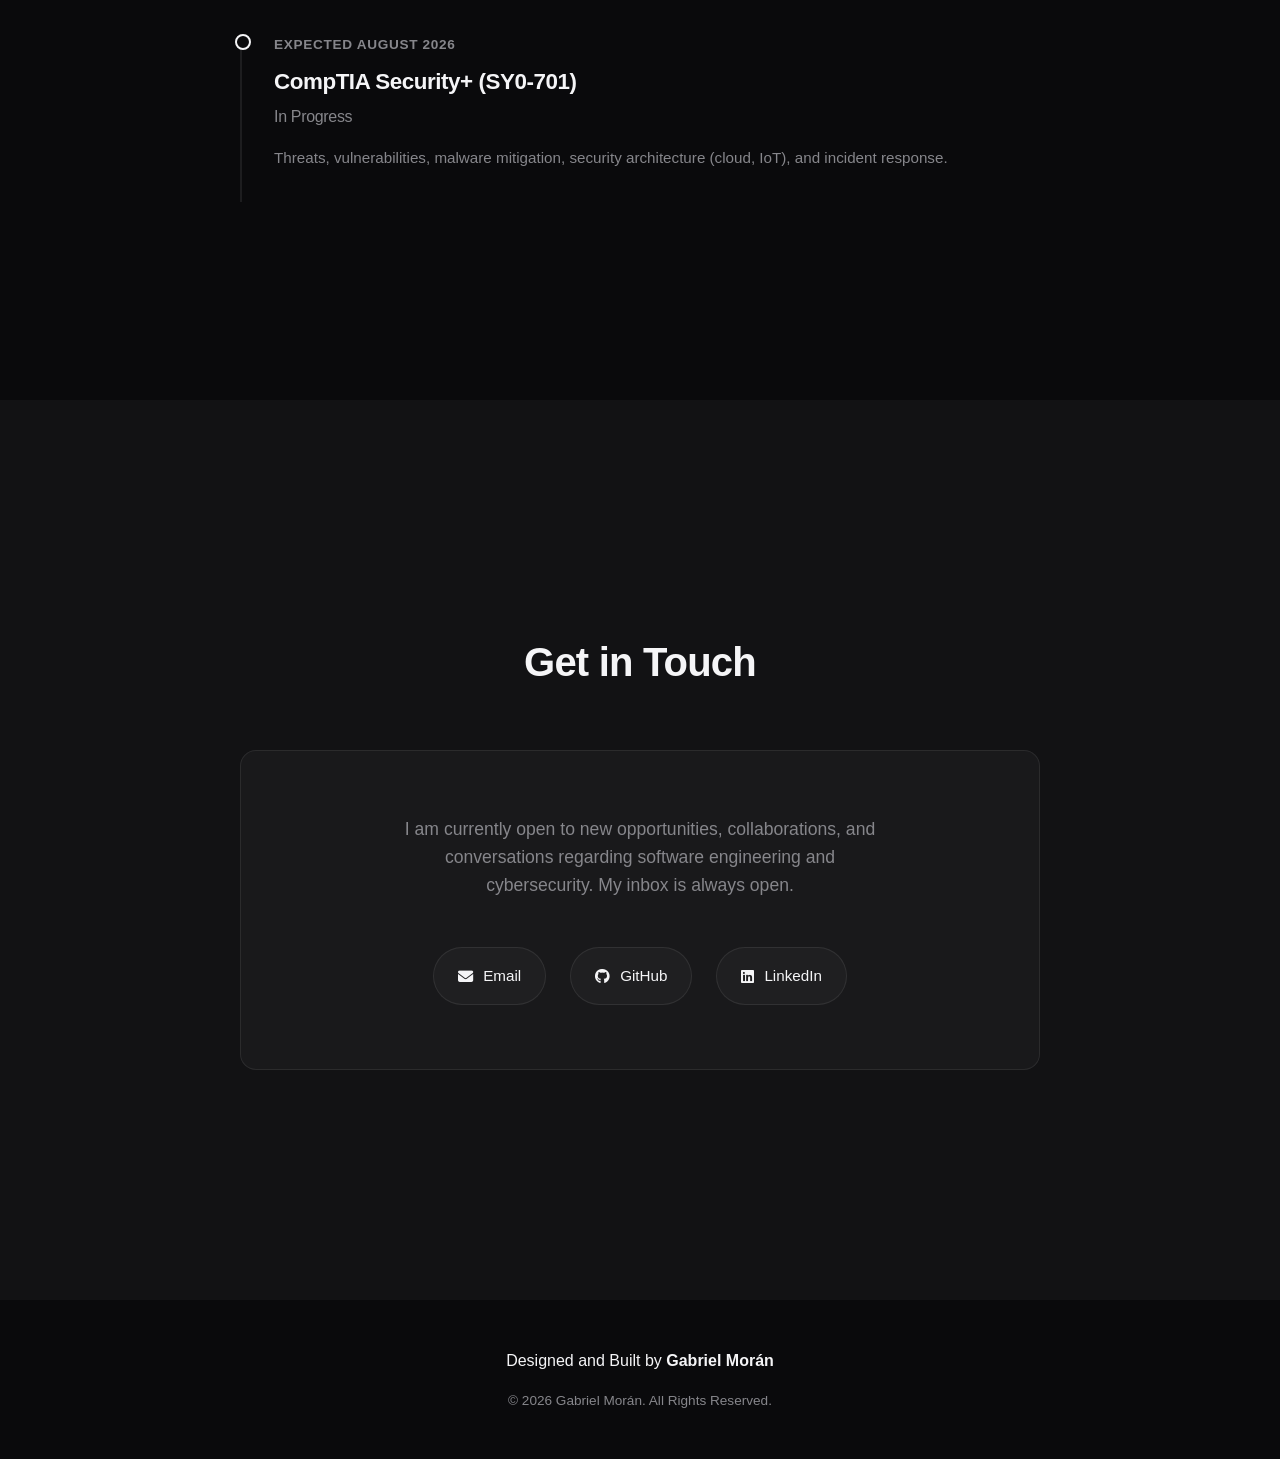
==== commit 2fe10f1c: "Cambiando el CV" ====
--- a/index.html
+++ b/index.html
@@ -50,7 +50,7 @@
                 </p>
                 <div class="hero-cta" data-aos="fade-up" data-aos-duration="1200" data-aos-delay="300">
                     <a href="#about" class="btn btn-primary" data-en="About Me" data-es="Sobre Mí">About Me</a>
-                    <a href="assets/cv/cv.pdf" target="_blank" class="btn btn-secondary" data-en="<i class='fas fa-file-pdf'></i> Resume" data-es="<i class='fas fa-file-pdf'></i> Curriculum">
+                    <a href="assets/cv/CV_English.pdf" target="_blank" class="btn btn-secondary" data-en="<i class='fas fa-file-pdf'></i> Resume" data-es="<i class='fas fa-file-pdf'></i> Curriculum">
                         <i class="fas fa-file-pdf"></i> Resume
                     </a>
                 </div>
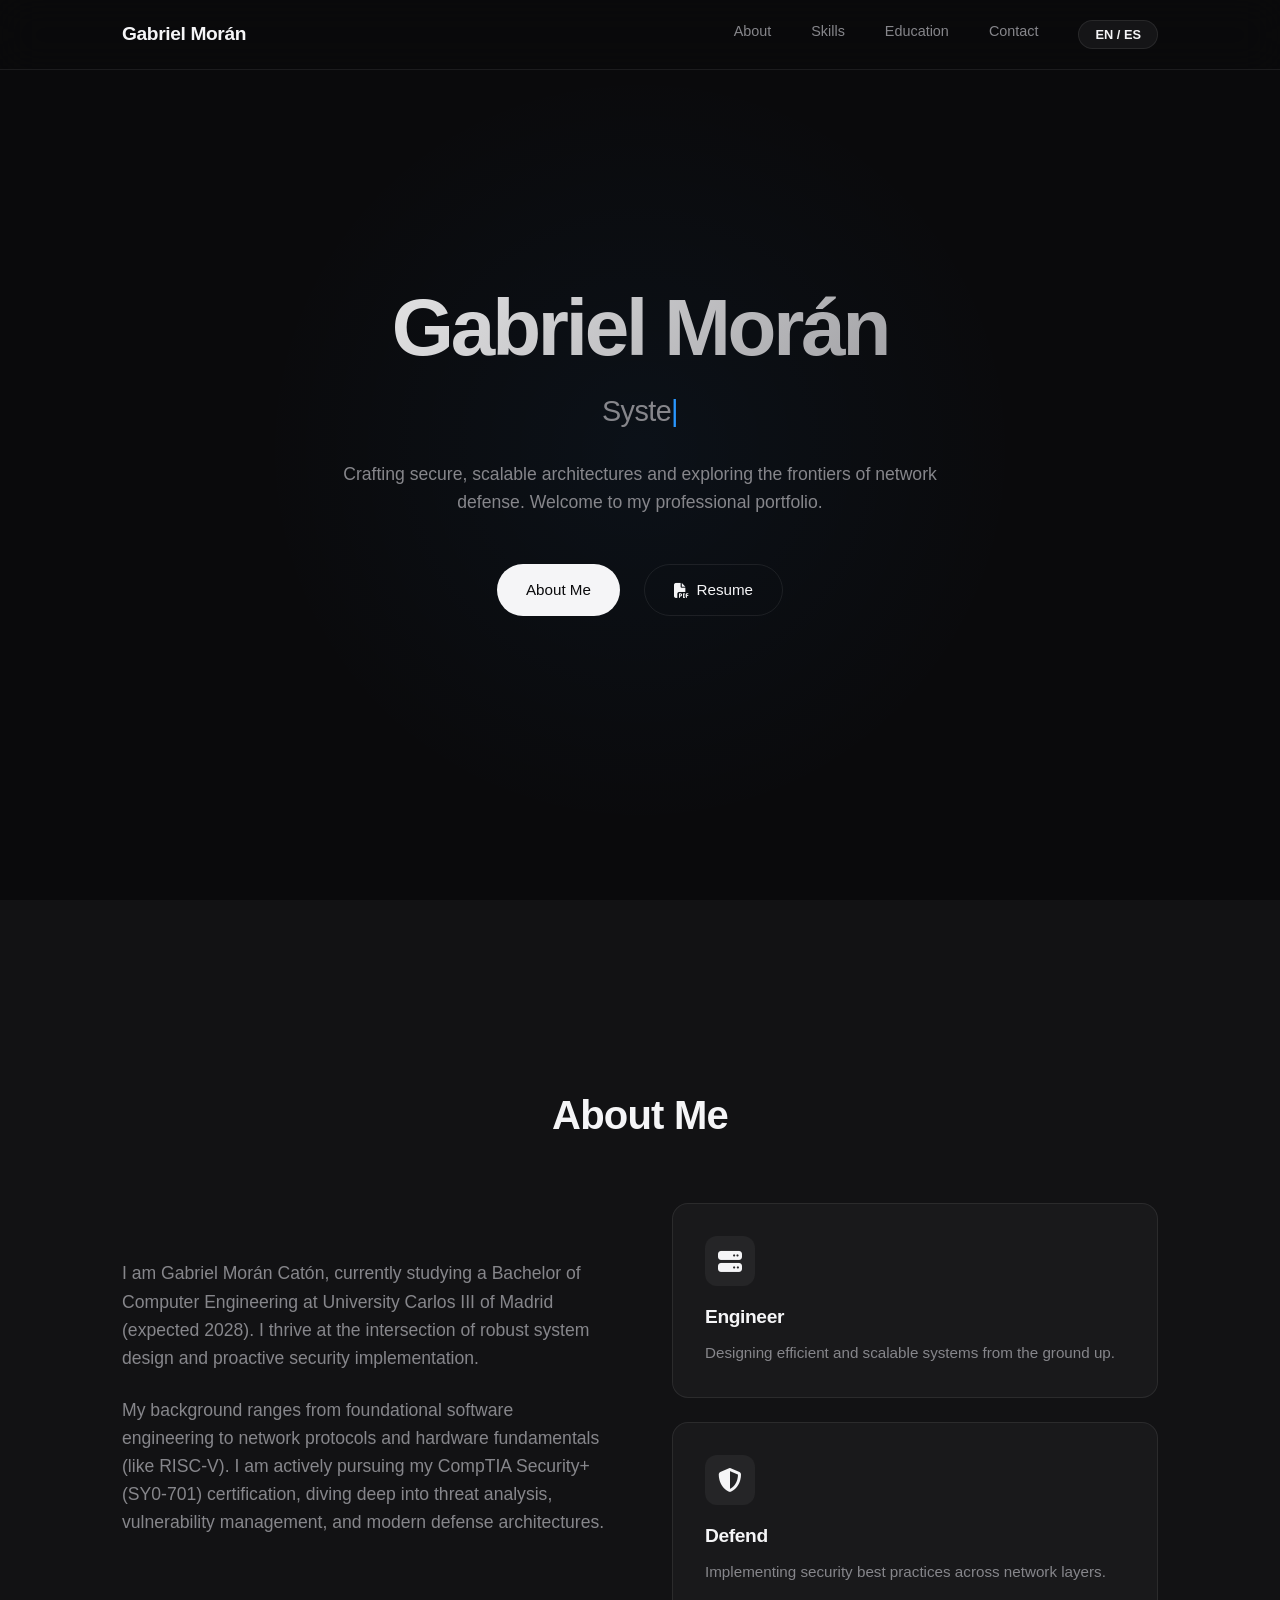
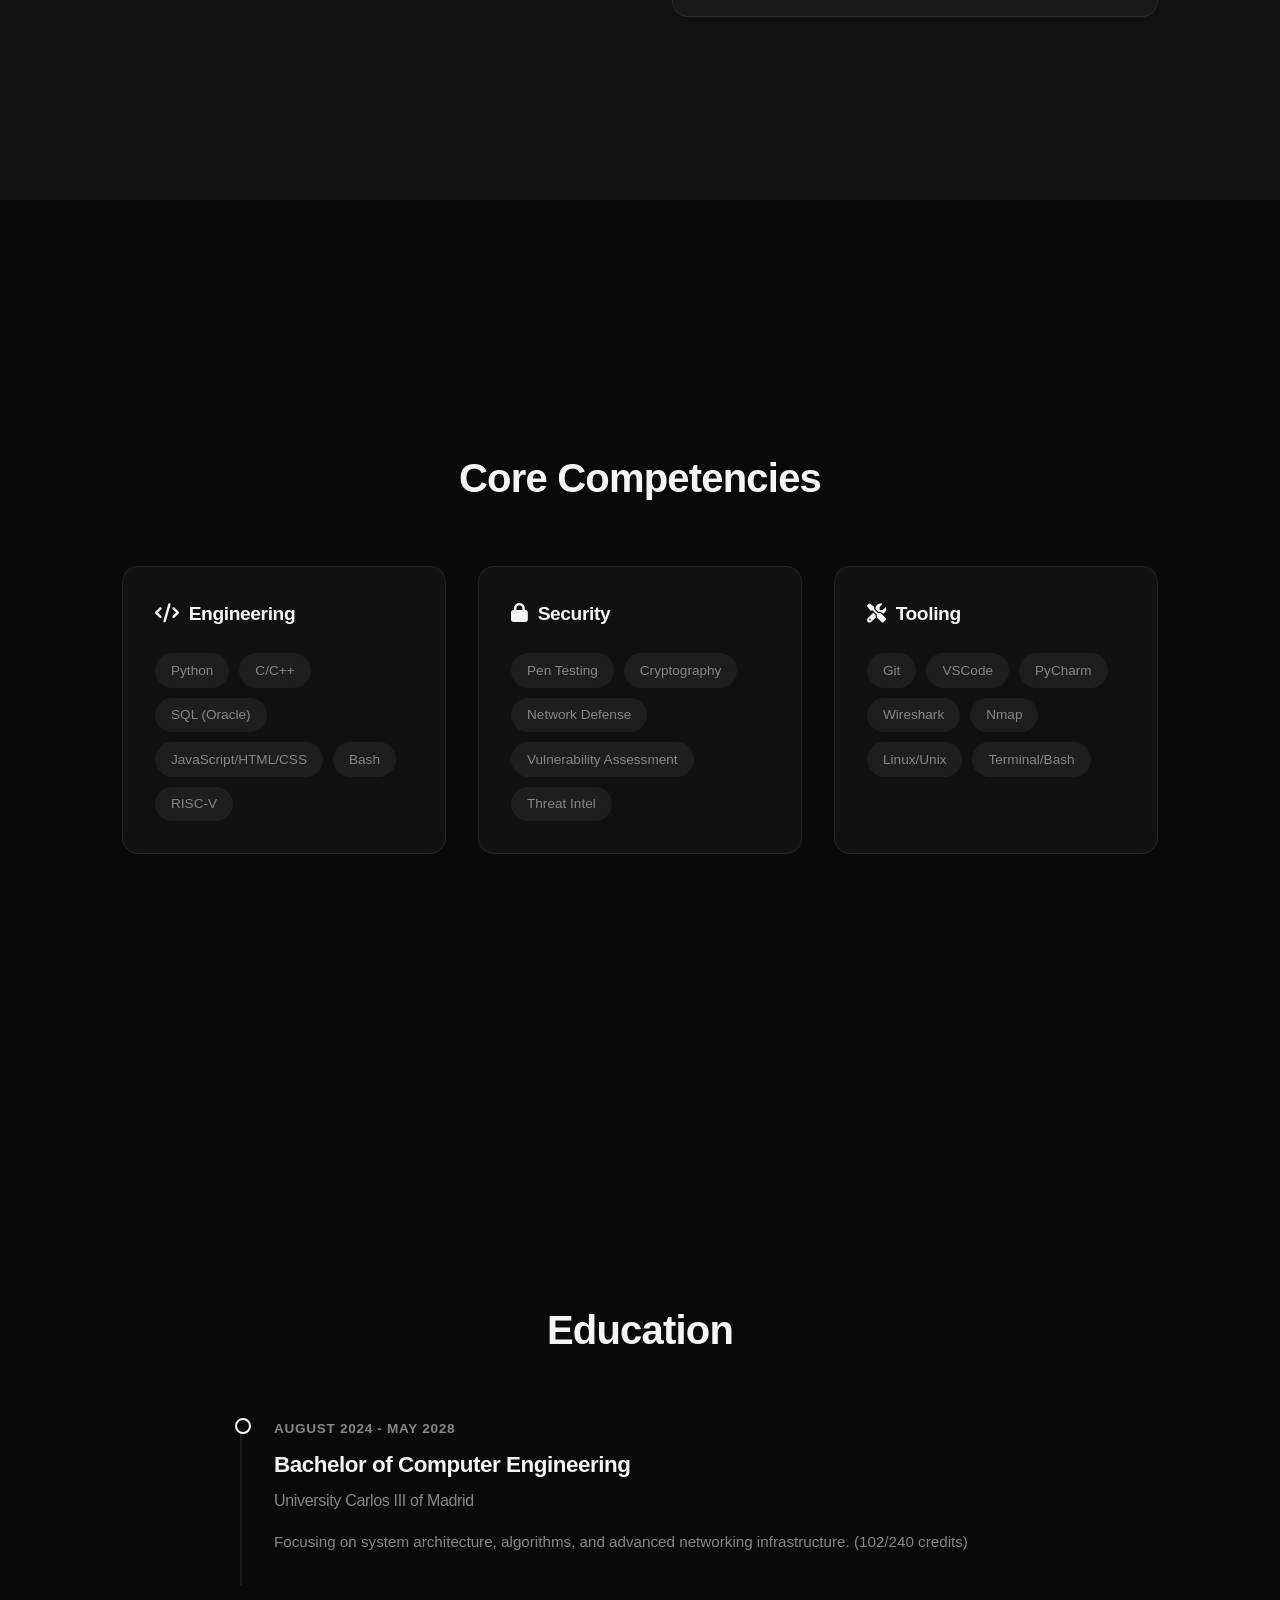
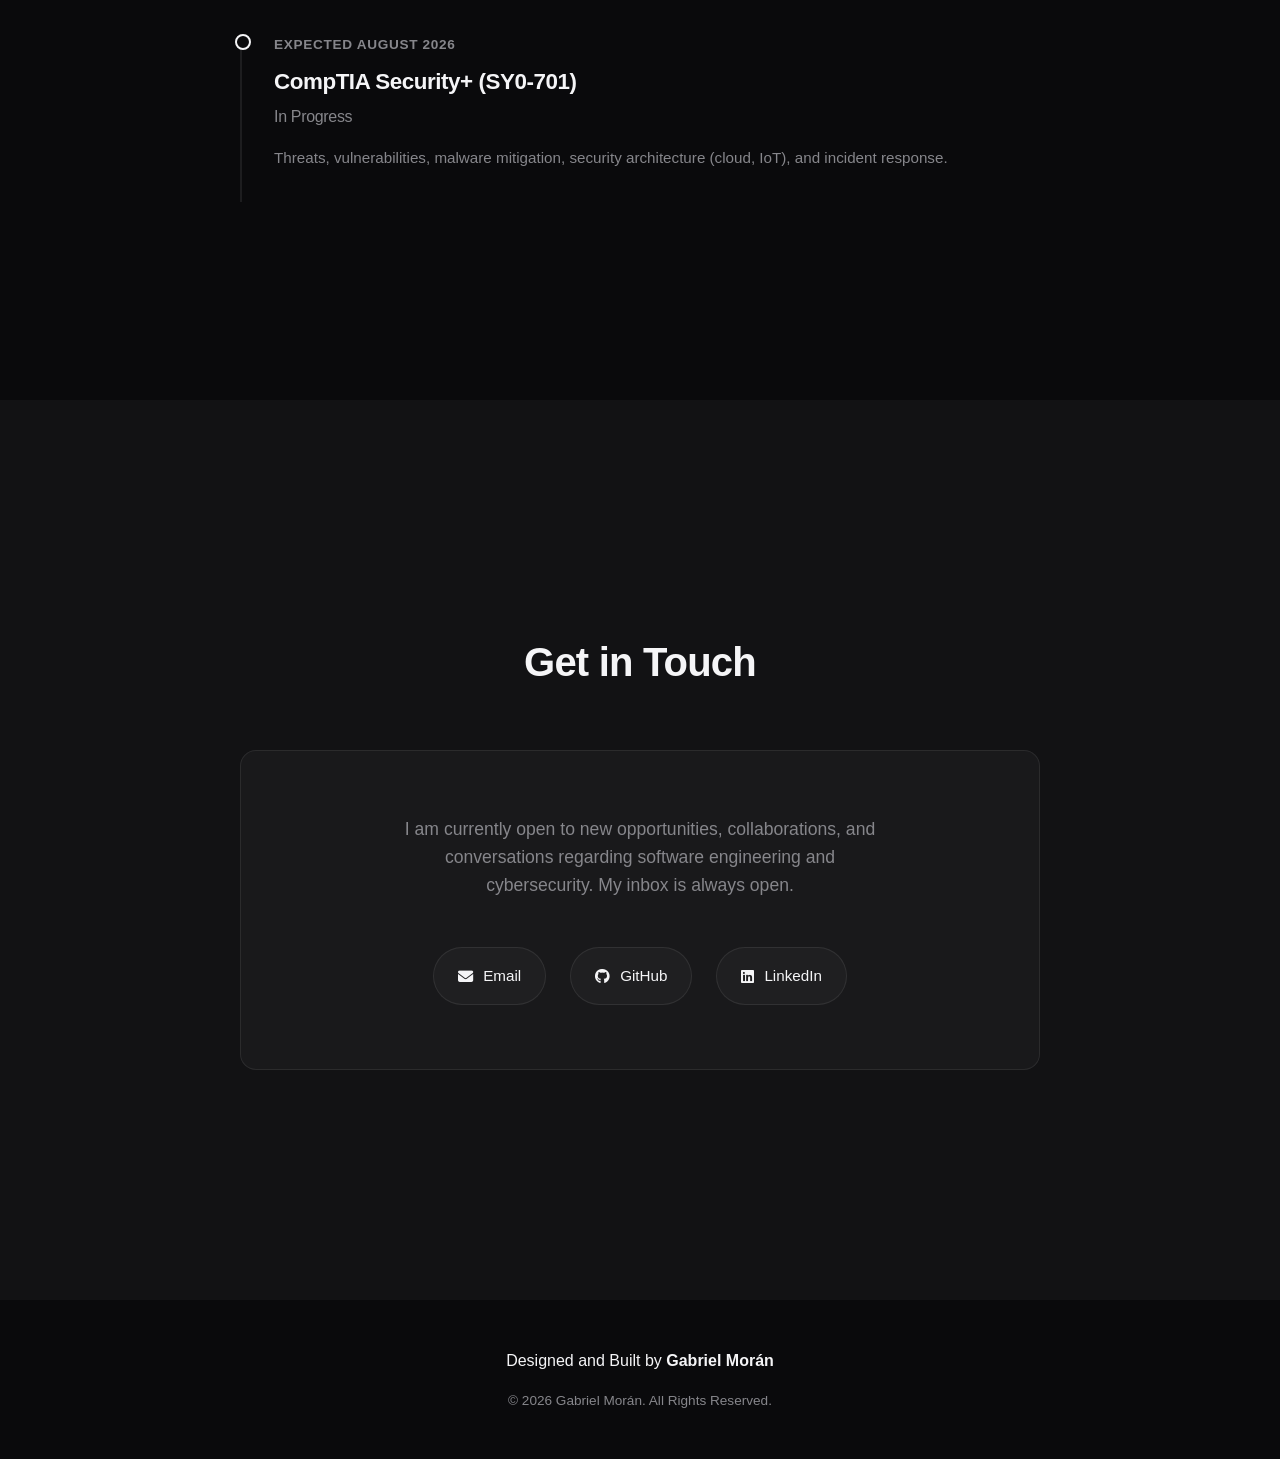
==== commit 9f981592: "Corrigiendo el número de créditos" ====
--- a/index.html
+++ b/index.html
@@ -146,8 +146,8 @@
                         <span class="timeline-date" data-en="August 2024 - May 2028" data-es="Agosto 2024 - Mayo 2028">August 2024 - May 2028</span>
                         <h3 data-en="Bachelor of Computer Engineering" data-es="Grado en Ingeniería Informática">Bachelor of Computer Engineering</h3>
                         <h4 data-en="University Carlos III of Madrid" data-es="Universidad Carlos III de Madrid">University Carlos III of Madrid</h4>
-                        <p data-en="Focusing on system architecture, algorithms, and advanced networking infrastructure. (78/240 credits)"
-                           data-es="Especialización en arquitectura de sistemas, algoritmos e infraestructura de redes avanzada. (78/240 créditos)">Focusing on system architecture, algorithms, and advanced networking infrastructure. (78/240 credits)</p>
+                        <p data-en="Focusing on system architecture, algorithms, and advanced networking infrastructure. (102/240 credits)"
+                           data-es="Especialización en arquitectura de sistemas, algoritmos e infraestructura de redes avanzada. (102/240 créditos)">Focusing on system architecture, algorithms, and advanced networking infrastructure. (78/240 credits)</p>
                     </div>
                 </div>
                 
